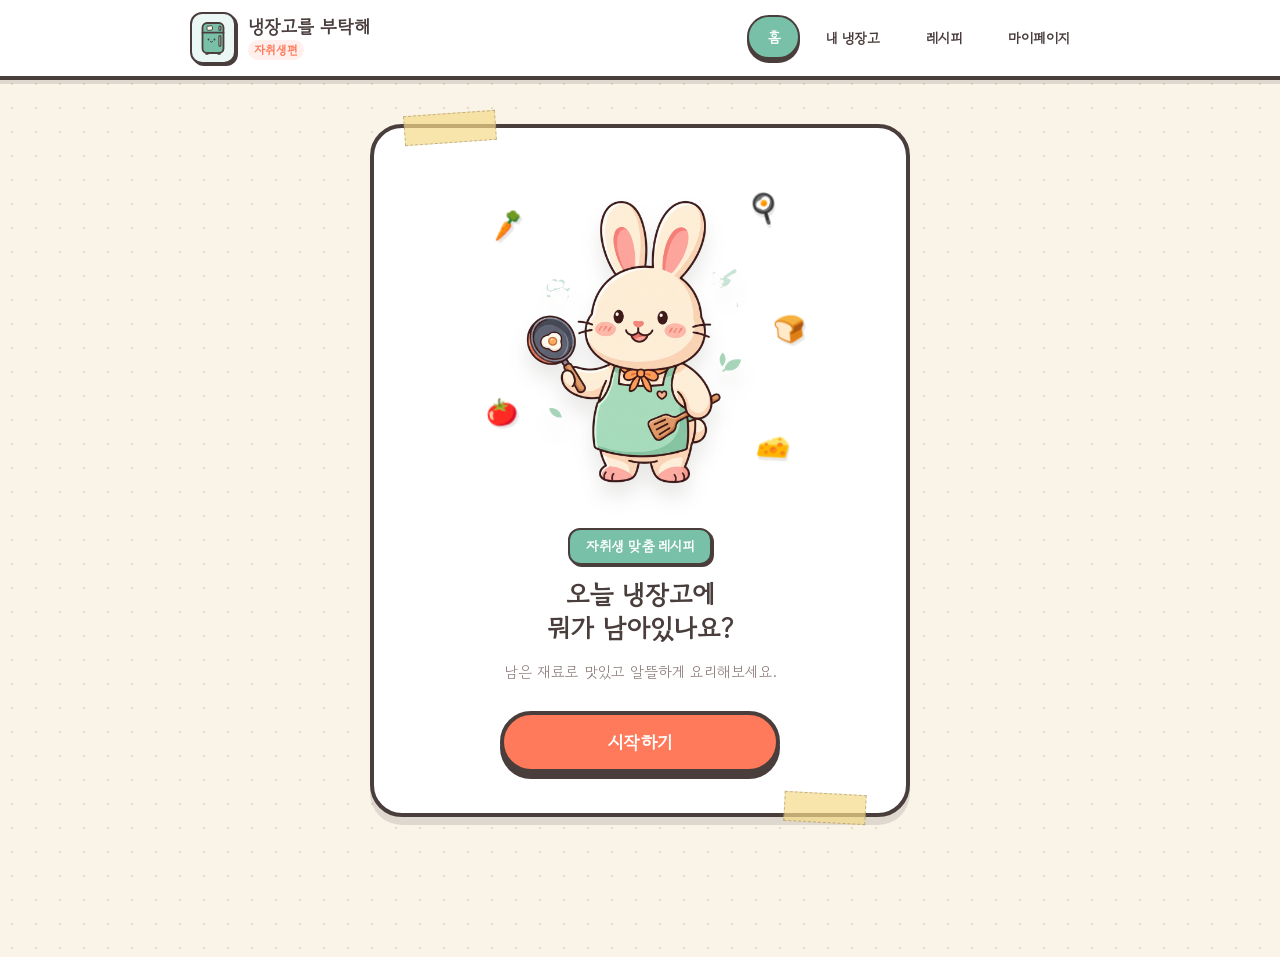
==== index.html @ ba9ee8b0 "Design: 취향 모달의 요리 종류 섹션 하단 여백 추가 및 정적 구조화로 정렬 밀림 해결" ====
<!DOCTYPE html>
<html lang="ko">

<head>
  <meta charset="UTF-8">
  <meta name="viewport" content="width=device-width, initial-scale=1.0">
  <title>냉장고를 부탁해 : 자취생편 | 쉽고 귀여운 오늘 한 끼 레시피</title>
  <meta name="description" content="냉장고에 남은 음식 재료들을 선택해 아기자기한 감성으로 나만의 맞춤형 요리를 추천받으세요! 자취생 최적화 레시피 서비스.">
  <meta name="keywords" content="냉장고를 부탁해, 자취생 요리, 남은 재료 요리, 혼밥, 간편 레시피">
  <!-- Google Fonts: Gaegu (cute handwriting) and Gowun Dodum (neat rounded font) -->
  <link rel="preconnect" href="https://fonts.googleapis.com">
  <link rel="preconnect" href="https://fonts.gstatic.com" crossorigin>
  <link href="https://fonts.googleapis.com/css2?family=Gaegu:wght@400;700&family=Gowun+Dodum&display=swap"
    rel="stylesheet">
  <link rel="stylesheet" href="style.css">
</head>

<body>

  <header class="header">
    <div class="header-inner">
      <div class="logo" id="btn-logo" data-nav="home">
        <span class="logo-emoji">
          <svg class="fridge-icon" viewBox="0 0 100 120" width="30" height="36" style="display: block;">
            <!-- Fridge Body -->
            <rect x="15" y="10" width="70" height="100" rx="15" ry="15" fill="#78C0A8" stroke="#4A3E3D" stroke-width="6" />
            <!-- Freezer / Refrigerator Separator -->
            <line x1="15" y1="42" x2="85" y2="42" stroke="#4A3E3D" stroke-width="6" stroke-linecap="round" />
            <!-- Handles -->
            <rect x="70" y="20" width="6" height="15" rx="3" ry="3" fill="#FAF4E8" stroke="#4A3E3D" stroke-width="4" />
            <rect x="70" y="52" width="6" height="35" rx="3" ry="3" fill="#FAF4E8" stroke="#4A3E3D" stroke-width="4" />
            <!-- Cute Sticky Note on Freezer Door -->
            <rect x="30" y="20" width="18" height="14" rx="2" ry="2" fill="#FFFDE7" stroke="#4A3E3D" stroke-width="3" transform="rotate(-6 39 27)" />
            <!-- Cute smiley face on fridge door -->
            <circle cx="35" cy="65" r="3" fill="#4A3E3D" />
            <circle cx="55" cy="65" r="3" fill="#4A3E3D" />
            <path d="M41,72 Q45,76 49,72" stroke="#4A3E3D" stroke-width="3" stroke-linecap="round" fill="none" />
            <!-- Fridge Legs -->
            <rect x="25" y="108" width="10" height="8" rx="2" ry="2" fill="#4A3E3D" />
            <rect x="65" y="108" width="10" height="8" rx="2" ry="2" fill="#4A3E3D" />
          </svg>
        </span>
        <div class="logo-title">
          <span class="logo-main">냉장고를 부탁해</span>
          <span class="logo-sub">자취생편</span>
        </div>
      </div>
      <nav class="nav">
        <button class="nav-btn active" id="nav-home" data-nav="home">홈</button>
        <button class="nav-btn" id="nav-fridge" data-nav="fridge">내 냉장고</button>
        <button class="nav-btn" id="nav-recipes" data-nav="recipes">레시피</button>
        <button class="nav-btn" id="nav-mypage" data-nav="mypage">마이페이지</button>
      </nav>
      <button class="hamburger" id="hamburger" aria-label="메뉴 열기">🌳</button>
    </div>
  </header>


  <main id="app"></main>

  <div id="toast" class="toast"></div>

  <!-- ❤️ 취향 및 상황 선택 모달 UI (기본 숨김 상태) -->
  <div id="taste-modal" class="custom-modal-overlay">
    <div class="custom-modal-content taste-modal-content">
      <h3 class="modal-title" style="font-size: 22px; margin-bottom: 8px;">취향 및 상황 선택</h3>
      <p class="modal-subtitle" style="font-size: 13px; color: var(--color-gray); margin-bottom: 24px; word-break: keep-all;">
        추천을 더 정확하게 하기 위해 원하는 옵션을 선택해주세요.<br/>(선택 사항)
      </p>

      <div class="taste-section">
        <h4 class="taste-section-title">취향</h4>
        <div class="chip-container">
          <button class="chip-btn">🌶️ 매운 음식</button>
          <button class="chip-btn">🥗 다이어트</button>
          <button class="chip-btn">🍖 고단백</button>
          <button class="chip-btn">🍜 국물요리</button>
          <button class="chip-btn">🍚 밥요리</button>
          <button class="chip-btn">🍝 면요리</button>
          <button class="chip-btn">🍰 간식</button>
          <button class="chip-btn">⚡ 간단한 요리</button>
          <button class="chip-btn">🥘 한식</button>
          <button class="chip-btn">🍕 양식</button>
        </div>
      </div>
      
      <div class="taste-section" style="margin-top: 20px; margin-bottom: 25px;">
        <h4 class="taste-section-title">상황</h4>
        <div class="chip-container">
          <button class="chip-btn">⏰ 10분 안에</button>
          <button class="chip-btn">🏠 혼밥</button>
          <button class="chip-btn">🥶 냉장고 털이</button>
          <button class="chip-btn">🍺 술안주</button>
          <button class="chip-btn">👥 손님용</button>
          <button class="chip-btn">🍱 도시락</button>
        </div>
      </div>

      <div class="taste-section" data-cuisine-filter="true" style="margin-top: 20px; margin-bottom: 30px;">
        <h4 class="taste-section-title">요리 종류</h4>
        <div class="chip-container">
          <button type="button" class="chip-btn" data-cuisine="한식">한식</button>
          <button type="button" class="chip-btn" data-cuisine="양식">양식</button>
          <button type="button" class="chip-btn" data-cuisine="일식">일식</button>
          <button type="button" class="chip-btn" data-cuisine="중식">중식</button>
        </div>
      </div>
      
      <div class="modal-actions" style="display: flex; gap: 12px; justify-content: center; width: 100%;">
        <button class="btn btn-outline btn-taste-close" style="flex: 1; padding: 10px; font-size: 14px;">건너뛰기</button>
        <button class="btn btn-primary btn-taste-suggest" style="flex: 1; padding: 10px; font-size: 14px;">추천받기</button>
      </div>
    </div>
  </div>

  <!-- 🛒 장바구니 리스트 모달 UI -->
  <div id="shopping-modal" class="custom-modal-overlay">
    <div class="custom-modal-content" style="max-width: 450px; width: 90%; padding: 30px; border: var(--border-thick); border-radius: var(--br-lg); box-shadow: 0 8px 0 var(--color-charcoal); position: relative;">

      <!-- 씩씩하게 장보는 뽀짝 토끼 배치 -->
      <div class="shopping-modal-bunny-wrap">
        <img src="shop.png" class="shopping-modal-bunny" alt="장보기 토끼" />
      </div>

      <button class="modal-close" id="btn-shopping-modal-close" style="position: absolute; right: 20px; top: 15px; background: none; border: none; font-size: 20px; font-weight: bold; cursor: pointer; color: var(--color-charcoal);">✖</button>
      <h3 class="modal-title" style="font-size: 22px; margin-bottom: 8px;">장보기 리스트</h3>
      <p class="modal-subtitle" style="font-size: 13px; color: var(--color-gray); margin-bottom: 20px;">부족해서 담아둔 재료의 체크리스트입니다.</p>
      
      <ul class="shopping-checklist">
        <!-- 동적으로 부족한 식재료 체크리스트가 주입될 공간입니다. -->
        <li class="shopping-item-empty" style="text-align:center; padding: 25px 0; color: var(--color-gray); font-family: var(--font-hand); font-size: 17px; list-style: none;">
          장바구니가 비어 있습니다 🛒
        </li>
      </ul>
      
      <div class="modal-actions" style="margin-top: 25px; display: flex; justify-content: center; width: 100%;">
        <button class="btn btn-primary" id="btn-shopping-modal-done" style="width: 100%; padding: 10px; font-size: 14px;">장보기 완료</button>
      </div>
    </div>
  </div>

  <script type="module" src="./js/app.js"></script>
</body>

</html>
---- style.css ----
:root {
  --color-mint: #78C0A8;
  --color-mint-light: #EBF7F4;
  --color-mint-deep: #4A8E77;
  --color-cream: #FAF4E8;
  --color-cream-light: #FFFDF9;
  --color-cream-dark: #E6DCBF;
  --color-orange: #FF7A5A;
  --color-orange-light: #FFF0ED;
  --color-orange-deep: #D45437;
  --color-white: #FFFFFF;
  --color-charcoal: #4A3E3D;
  --color-gray: #8F807D;
  --color-gray-light: #F0EAE1;
  --color-shadow: rgba(74, 62, 61, 0.15);
  --color-alert-bg: #FFE5E5;
  --color-alert-text: #C0392B;

  --font-main: 'Gowun Dodum', -apple-system, BlinkMacSystemFont, 'Malgun Gothic', sans-serif;
  --font-hand: 'Gaegu', cursive, 'Nanum Pen Script', sans-serif;

  --br-lg: 32px;
  --br-md: 20px;
  --br-sm: 12px;

  --border-thick: 4px solid var(--color-charcoal);
  --border-thin: 2px solid var(--color-charcoal);
}

/* Base resets & styles in Animal Crossing feel */
* {
  box-sizing: border-box;
  margin: 0;
  padding: 0;
  -webkit-tap-highlight-color: transparent;
}

body {
  font-family: var(--font-main);
  background-color: var(--color-cream);
  background-image: radial-gradient(var(--color-cream-dark) 1.5px, transparent 1.5px);
  background-size: 24px 24px;
  color: var(--color-charcoal);
  min-height: 100vh;
  display: flex;
  flex-direction: column;
  line-height: 1.5;
  overflow-x: hidden;
}

button {
  font-family: var(--font-main);
  cursor: pointer;
  border: none;
  background: none;
  outline: none;
}

input {
  font-family: var(--font-main);
  color: var(--color-charcoal);
}

/* Typography styles */
h1,
h2,
h3,
h4 {
  font-weight: 800;
}

/* App Header - Cute Signpost Style */
.header {
  position: sticky;
  top: 0;
  z-index: 100;
  background-color: var(--color-white);
  border-bottom: var(--border-thick);
  padding: 12px 24px;
  box-shadow: 0 4px 0 var(--color-shadow);
}

.header-inner {
  max-width: 900px;
  margin: 0 auto;
  display: flex;
  align-items: center;
  justify-content: space-between;
  column-gap: clamp(80px, 12vw, 180px);
}

.logo {
  display: flex;
  align-items: center;
  gap: 12px;
  cursor: pointer;
  transition: transform 0.2s ease;
}

.logo:hover {
  transform: scale(1.05) rotate(-1deg);
}

.logo-emoji {
  font-size: 32px;
  background: var(--color-mint-light);
  padding: 6px;
  border-radius: var(--br-sm);
  border: var(--border-thin);
  box-shadow: 2px 2px 0 var(--color-charcoal);
  display: flex;
  align-items: center;
  justify-content: center;
}

.logo-title {
  display: flex;
  flex-direction: column;
}

.logo-main {
  font-size: 18px;
  font-weight: 800;
  color: var(--color-charcoal);
  line-height: 1.2;
}

.logo-sub {
  font-size: 12px;
  font-weight: 800;
  color: var(--color-orange);
  background: var(--color-orange-light);
  padding: 1px 6px;
  border-radius: 99px;
  width: fit-content;
  margin-top: 2px;
}

.nav {
  display: flex;
  gap: 6px;
  margin: 0;
}

.nav-btn {
  padding: 10px 18px;
  border-radius: 99px;
  font-weight: 800;
  font-size: 14px;
  color: var(--color-charcoal);
  border: 2px solid transparent;
  transition: all 0.2s cubic-bezier(0.175, 0.885, 0.32, 1.275);
}

.nav-btn:hover {
  background-color: var(--color-mint-light);
  border-color: var(--color-mint);
}

.nav-btn.active {
  background-color: var(--color-mint);
  color: var(--color-white);
  border: var(--border-thin);
  box-shadow: 0 4px 0 var(--color-charcoal);
  transform: translateY(-1px);
}

.hamburger {
  display: none;
  font-size: 24px;
  background: var(--color-gray-light);
  border: var(--border-thin);
  border-radius: var(--br-sm);
  padding: 4px 8px;
  box-shadow: 2px 2px 0 var(--color-charcoal);
}

/* Layout container */
#app {
  max-width: 900px;
  width: 100%;
  margin: 0 auto;
  padding: 24px 16px 120px;
  flex: 1;
}

.page {
  /* 기본 애니메이션은 제거하여 부분 렌더링 시 눈 피로 유발 방지 */
}

.page.route-change-active {
  animation: softFadeIn 0.22s ease-out forwards;
}

@keyframes softFadeIn {
  from {
    opacity: 0.65;
  }
  to {
    opacity: 1;
  }
}

/* Custom Buttons - Toy/Game Button Style */
.btn {
  display: inline-flex;
  align-items: center;
  justify-content: center;
  gap: 8px;
  padding: 14px 28px;
  white-space: nowrap;
  border-radius: 99px;
  font-weight: 800;
  font-size: 16px;
  color: var(--color-charcoal);
  border: var(--border-thick);
  box-shadow: 0 6px 0 var(--color-charcoal);
  transition: all 0.15s cubic-bezier(0.175, 0.885, 0.32, 1.275);
  user-select: none;
}

.btn-sm {
  padding: 8px 16px !important;
  font-size: 13px !important;
  font-weight: 800 !important;
  box-shadow: 0 4px 0 var(--color-charcoal) !important;
  border: var(--border-thick) !important;
}

.btn-sm:hover {
  /* 모션 제거 */
}

.btn-sm:active {
  transform: translateY(2px) !important;
  box-shadow: 0 2px 0 var(--color-charcoal) !important;
}

.btn-primary {
  background-color: var(--color-orange);
  color: var(--color-white);
}

.btn-primary:hover {
  background-color: #ff9075;
}

.btn-primary:active {
  transform: translateY(3px);
  box-shadow: 0 3px 0 var(--color-charcoal);
}

.btn-secondary {
  background-color: var(--color-mint);
  color: var(--color-white);
}

.btn-secondary:hover {
  background-color: #8cd6bf;
}

.btn-secondary:active {
  transform: translateY(3px);
  box-shadow: 0 3px 0 var(--color-charcoal);
}

.btn-outline {
  background-color: var(--color-white);
}

.btn-outline:hover {
  background-color: var(--color-gray-light);
}

.btn-outline:active {
  transform: translateY(3px);
  box-shadow: 0 3px 0 var(--color-charcoal);
}

.btn:disabled {
  opacity: 0.5;
  cursor: not-allowed;
  transform: none !important;
  box-shadow: 0 4px 0 var(--color-charcoal) !important;
}

/* ==================== 1. HOME PAGE ==================== */
.home-container {
  display: flex;
  flex-direction: column;
  align-items: center;
  text-align: center;
  padding: 20px 0;
}

.home-card {
  background-color: var(--color-white);
  border: var(--border-thick);
  border-radius: var(--br-lg);
  padding: 40px 30px;
  box-shadow: 0 8px 0 var(--color-shadow);
  max-width: 540px;
  width: 100%;
  display: flex;
  flex-direction: column;
  align-items: center;
  position: relative;
}

/* Cute masking tapes on Home Card */
.home-card::before {
  content: '';
  position: absolute;
  top: -15px;
  left: 30px;
  width: 90px;
  height: 28px;
  background-color: rgba(246, 219, 137, 0.7);
  transform: rotate(-4deg);
  border: 1px dashed rgba(74, 62, 61, 0.3);
}

.home-card::after {
  content: '';
  position: absolute;
  bottom: -10px;
  right: 40px;
  width: 80px;
  height: 28px;
  background-color: rgba(246, 219, 137, 0.7);
  transform: rotate(3deg);
  border: 1px dashed rgba(74, 62, 61, 0.3);
}

.home-hero-wrap {
  width: 100%;
  max-width: 260px;
  margin-bottom: 12px;
  overflow: visible;
  aspect-ratio: auto;
  display: flex;
  align-items: center;
  justify-content: center;
  position: relative;
  animation: bunnyFloat 3s ease-in-out infinite;
}

.home-hero-img {
  width: 100%;
  height: auto;
  object-fit: contain;
  filter: drop-shadow(0 14px 10px rgba(74, 62, 61, 0.12));
  cursor: pointer;
}

@keyframes bunnyFloat {
  0% {
    transform: translateY(0px);
  }
  50% {
    transform: translateY(-10px);
  }
  100% {
    transform: translateY(0px);
  }
}

/* 홈 화면 캐릭터 주변 음식재료 데코 이모지 */
.home-deco-item {
  position: absolute;
  font-size: 26px;
  user-select: none;
  pointer-events: none;
  filter: drop-shadow(2px 3px 0 rgba(74, 62, 61, 0.12));
  z-index: 3;
}

.deco-carrot {
  top: 10%;
  left: -20px;
  transform: rotate(-15deg);
  animation: decoFloat1 4.5s ease-in-out infinite;
}

.deco-egg {
  top: 5%;
  right: -10px;
  transform: rotate(20deg);
  animation: decoFloat2 3.8s ease-in-out infinite;
}

.deco-tomato {
  bottom: 25%;
  left: -25px;
  transform: rotate(-10deg);
  animation: decoFloat2 4.8s ease-in-out infinite;
}

.deco-cheese {
  bottom: 15%;
  right: -20px;
  transform: rotate(15deg);
  animation: decoFloat1 4.2s ease-in-out infinite;
}

.deco-bread {
  top: 40%;
  right: -35px;
  transform: rotate(-5deg);
  animation: decoFloat2 4.6s ease-in-out infinite;
}

/* 뽀짝하게 위아래로 서서히 엇갈려 둥실대는 모션 키프레임들 */
@keyframes decoFloat1 {
  0% {
    transform: translateY(0px) rotate(-15deg);
  }
  50% {
    transform: translateY(-6px) rotate(-10deg) scale(1.06);
  }
  100% {
    transform: translateY(0px) rotate(-15deg);
  }
}

@keyframes decoFloat2 {
  0% {
    transform: translateY(0px) rotate(15deg);
  }
  50% {
    transform: translateY(-8px) rotate(20deg) scale(1.08);
  }
  100% {
    transform: translateY(0px) rotate(15deg);
  }
}

.home-title-badge {
  background-color: var(--color-mint);
  color: var(--color-white);
  font-weight: 800;
  padding: 6px 16px;
  border-radius: var(--br-sm);
  border: var(--border-thin);
  box-shadow: 2px 2px 0 var(--color-charcoal);
  font-size: 14px;
  margin-bottom: 12px;
  display: inline-block;
}

.home-main-title {
  font-size: 26px;
  font-weight: 800;
  line-height: 1.3;
  margin-bottom: 16px;
  color: var(--color-charcoal);
  font-family: var(--font-main);
}

.home-desc {
  font-size: 15px;
  color: var(--color-gray);
  margin-bottom: 28px;
  word-break: keep-all;
}

.home-cta-btn {
  width: 100%;
  max-width: 280px;
  font-size: 18px;
}

/* ==================== 2. MY FRIDGE PAGE ==================== */
.fridge-header {
  text-align: center;
  margin-bottom: 12px;
}

.fridge-title {
  font-size: 20px;
  color: var(--color-charcoal);
  display: flex;
  align-items: center;
  justify-content: center;
  gap: 8px;
}

.fridge-subtitle {
  font-size: 12px;
  color: var(--color-gray);
  margin-top: 2px;
}

/* 3D Compact Refrigerator Layout */
.interactive-fridge-container {
  width: 100%;
  display: flex;
  justify-content: center;
  align-items: center;
  padding: 4px 0;
}

.interactive-fridge {
  position: relative;
  width: 100%;
  max-width: 355px;
  height: 520px;
  perspective: 1500px;
  margin-bottom: 12px;
}

.fridge-cabinet {
  position: relative;
  width: 100%;
  height: 100%;
  background-color: var(--color-mint);
  border: var(--border-thick);
  border-radius: var(--br-lg);
  box-shadow: 0 8px 0 var(--color-shadow);
  display: flex;
  flex-direction: column;
}

/* Cabinet Top Freezer Door */
.freezer-section {
  position: relative;
  height: 110px;
  background-color: var(--color-mint);
  border-bottom: var(--border-thick);
  border-top-left-radius: 24px;
  border-top-right-radius: 24px;
  display: flex;
  align-items: center;
  justify-content: center;
  padding: 10px;
  z-index: 8;
}

.freezer-door {
  width: 96%;
  height: 90%;
  background-color: #8ed6bf;
  border-radius: var(--br-md);
  border: var(--border-thin);
  display: flex;
  flex-direction: column;
  justify-content: center;
  align-items: center;
  padding: 6px;
  box-shadow: inset 0 -3px 0 rgba(0, 0, 0, 0.1), 0 2px 0 rgba(255, 255, 255, 0.15);
}

.freezer-brand {
  font-size: 11px;
  font-weight: 800;
  color: var(--color-mint-deep);
  letter-spacing: 1.5px;
  margin-bottom: 4px;
}

/* Magnet search pad on freezer door */
.search-magnet-note {
  background: var(--color-white);
  border: var(--border-thin);
  box-shadow: 2px 2px 0 var(--color-charcoal);
  padding: 4px 8px;
  transform: rotate(-1.5deg);
  position: relative;
  display: flex;
  align-items: center;
  width: 100%;
  max-width: 200px;
}

.search-magnet-note .magnet-pin {
  position: absolute;
  top: -10px;
  left: 50%;
  transform: translateX(-50%);
  font-size: 13px;
}

.search-magnet-note input {
  border: none;
  background: transparent;
  outline: none;
  font-size: 11px;
  width: 100%;
  font-weight: 800;
  text-align: center;
  font-family: var(--font-main);
  padding: 2px 0;
}

/* Refrigerator Interior Compartment */
.fridge-main-section {
  position: relative;
  flex: 1;
  background-color: #E2F5EE;
  /* Lit interior green */
  border-bottom-left-radius: 24px;
  border-bottom-right-radius: 24px;
  box-shadow: inset 0 0 24px rgba(74, 98, 89, 0.2);
  overflow: visible;
  /* allows door swing */
  z-index: 5;
}

.fridge-cavity-interior {
  position: absolute;
  inset: 0;
  padding: 10px 12px 80px 12px;
  /* space for veggie drawer */
  display: flex;
  flex-direction: column;
  justify-content: space-between;
  z-index: 2;
}

.fridge-shelves-container {
  display: flex;
  flex-direction: column;
  gap: 10px;
  height: 100%;
}

.fridge-shelf-rack {
  flex: 1;
  display: flex;
  flex-direction: column;
  position: relative;
  border-bottom: 5px solid var(--color-cream-dark);
  /* Wood shelf edge */
  padding-bottom: 2px;
  justify-content: flex-end;
}

.fridge-shelf-rack::after {
  content: '';
  position: absolute;
  left: 0;
  right: 0;
  bottom: -6px;
  height: 1.5px;
  background-color: var(--color-charcoal);
}

.shelf-label {
  position: absolute;
  top: 0;
  left: 2px;
  font-size: 8px;
  font-weight: 800;
  background-color: var(--color-gray-light);
  color: var(--color-charcoal);
  padding: 1px 4px;
  border-radius: 3px;
  border: 1px solid var(--color-charcoal);
  opacity: 0.8;
}

.shelf-items {
  display: flex;
  gap: 4px;
  flex-wrap: wrap;
  align-items: flex-end;
  justify-content: center;
  padding: 1px 2px;
}

.shelf-empty {
  font-size: 9px;
  color: var(--color-gray);
  font-style: italic;
  margin-bottom: 2px;
  opacity: 0.5;
}

/* Vegetable Drawer at bottom */
.fridge-drawer-vegetable {
  position: absolute;
  left: 10px;
  right: 10px;
  bottom: 8px;
  height: 70px;
  background-color: #BDE4D2;
  border: var(--border-thin);
  border-radius: var(--br-sm);
  z-index: 3;
  box-shadow: inset 0 3px 4px rgba(0, 0, 0, 0.06), 0 2px 0 var(--color-charcoal);
  display: flex;
  flex-direction: column;
  justify-content: center;
  padding: 4px;
}

.drawer-handle {
  align-self: center;
  background-color: var(--color-white);
  padding: 1px 8px;
  border-radius: var(--br-sm);
  border: var(--border-thin);
  font-size: 9px;
  font-weight: 800;
  box-shadow: 1.5px 1.5px 0 var(--color-charcoal);
  margin-bottom: 2px;
  color: var(--color-mint-deep);
  line-height: 1;
}

.drawer-items {
  display: flex;
  gap: 4px;
  justify-content: center;
  flex-wrap: wrap;
}

/* Swing Refrigerator Door */
.fridge-swing-door {
  position: absolute;
  inset: 0;
  top: -2px;
  bottom: -2px;
  left: -2px;
  width: 100%;
  z-index: 10;
  transform-origin: left center;
  transform-style: preserve-3d;
  transition: transform 0.8s cubic-bezier(0.19, 1, 0.22, 1);
  pointer-events: auto;
}

.interactive-fridge.fridge-open .fridge-swing-door {
  transform: rotateY(-138deg);
}

/* Prevent double click issues when closed */
.interactive-fridge:not(.fridge-open) .fridge-cavity-interior,
.interactive-fridge:not(.fridge-open) .fridge-drawer-vegetable {
  pointer-events: none;
}

/* Bottom Door Front (Closed) */
.door-front {
  position: absolute;
  inset: 0;
  background-color: var(--color-mint);
  border: var(--border-thick);
  border-radius: var(--br-lg);
  border-top-left-radius: 4px;
  border-bottom-left-radius: 4px;
  backface-visibility: hidden;
  box-shadow: inset -5px 0 0 rgba(74, 98, 89, 0.15), 2px 0 0 rgba(255, 255, 255, 0.15);
  display: flex;
  flex-direction: column;
  justify-content: center;
  align-items: center;
  cursor: pointer;
  z-index: 12;
}

.door-front:hover {
  filter: brightness(1.02);
}

.door-front .fridge-handle {
  position: absolute;
  right: 14px;
  top: 35%;
  width: 12px;
  height: 72px;
  background: var(--color-cream-light);
  border: var(--border-thick);
  border-radius: var(--br-sm);
  box-shadow: 0 3px 0 rgba(0, 0, 0, 0.12);
}

.click-to-open-sticker {
  background-color: var(--color-orange);
  color: var(--color-white);
  border: var(--border-thin);
  border-radius: var(--br-sm);
  padding: 6px 12px;
  font-weight: 800;
  font-size: 12px;
  box-shadow: 2px 2px 0 var(--color-charcoal);
  animation: fridgeBounceSticker 1.4s ease-in-out infinite alternate;
}

@keyframes fridgeBounceSticker {
  0% {
    transform: translateY(0) rotate(-1.5deg) scale(1);
  }

  100% {
    transform: translateY(-5px) rotate(1.5deg) scale(1.02);
  }
}

.fridge-postits {
  position: absolute;
  left: 14px;
  top: 25px;
  display: flex;
  flex-direction: column;
  gap: 8px;
}

.postit {
  padding: 4px 8px;
  font-family: var(--font-hand);
  font-size: 13px;
  border: 1px dashed rgba(74, 62, 61, 0.22);
  box-shadow: 1.5px 1.5px 0 var(--color-shadow);
  color: var(--color-charcoal);
}

.postit.p1 {
  background-color: #FFFDE7;
  transform: rotate(-3deg);
}

.postit.p2 {
  background-color: #E8F5E9;
  transform: rotate(2deg);
}

/* Door Back interface (Visible when opened) */
.door-back {
  position: absolute;
  inset: 0;
  background-color: #8ed6bf;
  /* mint inner shade */
  border: var(--border-thick);
  border-radius: var(--br-lg);
  border-top-left-radius: 4px;
  border-bottom-left-radius: 4px;
  transform: rotateY(180deg);
  backface-visibility: hidden;
  box-shadow: inset 5px 0 0 rgba(0, 0, 0, 0.08);
  padding: 12px 8px;
  display: flex;
  flex-direction: column;
  gap: 6px;
  z-index: 11;
  cursor: pointer;
  /* Click door to close */
}

.door-pocket-title {
  font-size: 10px;
  font-weight: 800;
  color: var(--color-mint-deep);
  border-bottom: 2px dashed var(--color-mint-deep);
  padding-bottom: 2px;
  margin-bottom: 2px;
  text-align: center;
}

.door-pockets-wrapper {
  display: flex;
  flex-direction: column;
  gap: 6px;
}

.door-pocket {
  background-color: var(--color-cream-light);
  border: var(--border-thin);
  border-radius: var(--br-sm);
  padding: 8px 12px;
  font-size: 12px;
  font-weight: 800;
  display: flex;
  align-items: center;
  gap: 4px;
  cursor: pointer;
  box-shadow: 1.5px 1.5px 0 var(--color-charcoal);
  transition: all 0.12s ease;
  color: var(--color-charcoal);
}

.door-pocket:hover {
  transform: translateX(3px) scale(1.01);
  background-color: var(--color-white);
}

.door-pocket.active {
  background-color: var(--color-orange-light);
  border-color: var(--color-orange);
  box-shadow: 1.5px 1.5px 0 var(--color-orange-deep);
}

/* Compact sticker components inside fridge shelves - FIXED ABSOLUTE CHECKMARK POSITIONING */
.interactive-fridge .ingredient-sticker {
  position: relative;
  /* Context for absolute target chk */
  padding: 5px 8px;
  border-radius: var(--br-sm);
  background-color: var(--color-white);
  box-shadow: 2px 2px 0 var(--color-charcoal);
  border: 1.5px solid var(--color-charcoal);
  display: inline-flex;
  align-items: center;
  justify-content: center;
  gap: 3px;
  cursor: pointer;
  transform: rotate(var(--tilt, 0deg));
  transition: all 0.15s cubic-bezier(0.175, 0.885, 0.32, 1.25);
  margin-bottom: 2px;
}

.interactive-fridge .ingredient-sticker:hover {
  transform: scale(1.08) rotate(0deg);
  background-color: var(--color-white);
  z-index: 10;
}

.interactive-fridge .ingredient-sticker.selected {
  background-color: #E8F8F2;
  /* Soft mint green chosen background */
  border-color: var(--color-mint);
  box-shadow: 2px 2px 0 var(--color-mint-deep);
}

.interactive-fridge .sticker-emoji {
  font-size: 15px;
  /* compact */
  margin-bottom: 0px;
  display: inline;
}

.interactive-fridge .sticker-name {
  font-size: 11px;
  /* smaller readable font */
  font-weight: 800;
  display: inline;
}

/* FIXED Checkbox overlays at top right */
.interactive-fridge .sticker-chk {
  position: absolute !important;
  top: -6px !important;
  right: -6px !important;
  width: 14px !important;
  height: 14px !important;
  background-color: var(--color-orange) !important;
  color: var(--color-white) !important;
  border: 1.5px solid var(--color-charcoal) !important;
  border-radius: 50% !important;
  display: flex !important;
  align-items: center !important;
  justify-content: center !important;
  font-size: 8px !important;
  font-weight: 800 !important;
  box-shadow: 1px 1px 0 var(--color-charcoal) !important;
  transform: scale(0) !important;
  opacity: 0 !important;
  transition: all 0.2s cubic-bezier(0.175, 0.885, 0.32, 1.25) !important;
}

.interactive-fridge .ingredient-sticker.selected .sticker-chk {
  transform: scale(1) !important;
  opacity: 1 !important;
}

/* Compact bottom actions bar for My Fridge */
.fridge-bottom-actions {
  display: flex;
  flex-direction: column;
  align-items: center;
  gap: 12px;
  max-width: 355px;
  width: 100%;
  margin: 16px auto 0;
  padding: 4px;
}

.selected-status {
  font-size: 13px;
  font-weight: 800;
  color: var(--color-charcoal);
}

.selected-status span {
  color: var(--color-orange);
  font-size: 16px;
  margin: 0 2px;
}

.action-buttons {
  display: flex;
  gap: 8px;
}

/* Cute Refrigerator standing option legs */
.fridge-legs-container {
  display: flex;
  justify-content: space-between;
  padding: 0 40px;
  position: absolute;
  bottom: -6px;
  left: 0;
  right: 0;
  pointer-events: none;
  z-index: 1;
}

.fridge-leg-pin {
  width: 18px;
  height: 6px;
  background-color: var(--color-charcoal);
  border-bottom-left-radius: 4px;
  border-bottom-right-radius: 4px;
}

.search-no-results {
  text-align: center;
  padding: 12px;
  color: var(--color-gray);
  font-size: 10px;
  width: 100%;
}

/* ==================== 3. RECOMMENDED RECIPES ==================== */
.recipes-container {
  display: flex;
  flex-direction: column;
  align-items: center;
  width: 100%;
}

/* Carousel Section */
.carousel-wrapper {
  position: relative;
  width: 100%;
  max-width: 360px;
  margin: 30px auto;
  display: flex;
  align-items: center;
  justify-content: center;
}

/* Heavy Signpost navigation arrows */
.carousel-btn {
  position: absolute;
  top: 50%;
  transform: translateY(-50%);
  width: 52px;
  height: 52px;
  background-color: var(--color-white);
  border: var(--border-thick);
  border-radius: 50%;
  box-shadow: 0 4px 0 var(--color-charcoal);
  font-size: 22px;
  display: flex;
  align-items: center;
  justify-content: center;
  z-index: 5;
  transition: all 0.15s cubic-bezier(0.175, 0.885, 0.32, 1.275);
}

.carousel-btn:hover {
  background-color: var(--color-mint-light);
}

.carousel-btn:active {
  transform: translateY(-47%) scale(0.97);
  box-shadow: 0 2px 0 var(--color-charcoal);
}

.carousel-btn-prev {
  left: -26px;
}

.carousel-btn-next {
  right: -26px;
}

/* Sliding Cards Frame */
.carousel-track {
  width: 100%;
  overflow: hidden;
  border-radius: var(--br-lg);
  padding: 6px;
  /* give space for active shadows */
}

/* Recipe Card - Simple, Compact, Clean */
.recipe-card-box {
  width: 100%;
  background-color: var(--color-white);
  border: var(--border-thick);
  border-radius: var(--br-lg);
  box-shadow: 0 8px 0 var(--color-shadow);
  display: flex;
  flex-direction: column;
  position: relative;
  overflow: hidden;
  transition: transform 0.3s ease;
}

.recipe-card-header {
  height: 130px;
  background: linear-gradient(135deg, var(--color-mint) 0%, #C3ECDF 100%);
  display: flex;
  align-items: center;
  justify-content: center;
  font-size: 64px;
  position: relative;
  border-bottom: var(--border-thick);
}

/* Cute wavy separator element */
.recipe-card-header::after {
  content: '';
  position: absolute;
  bottom: 0;
  left: 0;
  right: 0;
  height: 8px;
  background-size: 16px 8px;
  background-repeat: repeat-x;
  background-image: radial-gradient(circle at 8px 0px, transparent 4px, var(--color-white) 4px);
}

.recipe-fav-toggle {
  position: absolute;
  top: 16px;
  right: 16px;
  width: 44px;
  height: 44px;
  border-radius: 50%;
  background-color: var(--color-white);
  border: var(--border-thin);
  box-shadow: 2px 2px 0 var(--color-charcoal);
  font-size: 20px;
  display: flex;
  align-items: center;
  justify-content: center;
  transition: transform 0.2s ease;
}

.recipe-fav-toggle:hover {
  opacity: 0.85;
}

.recipe-fav-toggle.active {
  background-color: #FFE5E5;
}

.recipe-card-body {
  padding: 16px;
  display: flex;
  flex-direction: column;
  gap: 10px;
}

.recipe-card-title {
  font-size: 18px;
  font-weight: 800;
  color: var(--color-charcoal);
}

.recipe-meta-tags {
  display: flex;
  gap: 6px;
  flex-wrap: wrap;
}

.recipe-meta-tag {
  background-color: var(--color-cream-light);
  border: var(--border-thin);
  border-radius: var(--br-sm);
  padding: 4px 10px;
  font-size: 12px;
  font-weight: 800;
}

.recipe-meta-tag.match-tag {
  background-color: var(--color-mint-light);
  color: var(--color-mint-deep);
  border-color: var(--color-mint);
}

/* Shopping Notepad Style for Missing Ingredients */
.recipe-missing-box {
  background-color: #FFFCEB;
  border: 2px dashed var(--color-orange);
  border-left: 6px solid var(--color-orange);
  border-radius: var(--br-sm);
  padding: 8px 12px;
  font-size: 13px;
  font-family: var(--font-hand);
  font-size: 14px;
}

.recipe-missing-title {
  font-weight: 800;
  margin-bottom: 2px;
  color: var(--color-orange-deep);
}

.recipe-missing-items {
  color: var(--color-charcoal);
}

.recipe-action {
  margin-top: 14px;
}

.recipe-detail-btn {
  width: 100%;
}

/* Carousel Indicators */
.carousel-dots {
  display: flex;
  gap: 8px;
  align-items: center;
  justify-content: center;
  margin-top: 14px;
}

.carousel-dot {
  width: 12px;
  height: 12px;
  background-color: var(--color-cream-dark);
  border-radius: 50%;
  border: 1px solid var(--color-charcoal);
  transition: all 0.2s ease;
}

.carousel-dot.active {
  width: 24px;
  border-radius: 6px;
  background-color: var(--color-orange);
}

/* ==================== 4. RECIPE DETAIL PAGE ==================== */
.detail-container {
  display: flex;
  flex-direction: column;
  gap: 20px;
}

.btn-back-wrap {
  align-self: flex-start;
}

/* Open Book Layout styling */
.notebook-book {
  background-color: var(--color-white);
  border: var(--border-thick);
  border-radius: var(--br-lg);
  box-shadow: 0 8px 0 var(--color-shadow);
  overflow: hidden;
  display: flex;
  flex-direction: column;
}

@media (min-width: 769px) {
  .notebook-book {
    flex-direction: row;
    min-height: 520px;
  }
}

/* Left page in Notebook */
.notebook-left-page {
  flex: 1;
  background-color: var(--color-mint-light);
  border-bottom: var(--border-thick);
  padding: 40px 24px;
  display: flex;
  flex-direction: column;
  align-items: center;
  text-align: center;
  position: relative;
}

@media (min-width: 769px) {
  .notebook-left-page {
    border-bottom: none;
    border-right: var(--border-thick);
  }

  /* Rings in the center spine of notebook */
  .notebook-left-page::after {
    content: '';
    position: absolute;
    top: 20px;
    bottom: 20px;
    right: -14px;
    width: 28px;
    background-image: radial-gradient(circle, var(--color-charcoal) 6px, transparent 7px);
    background-size: 28px 48px;
    z-index: 10;
  }
}

.notebook-sticker-frame {
  width: 140px;
  height: 140px;
  font-size: 80px;
  background: var(--color-white);
  border: var(--border-thick);
  border-radius: 50%;
  display: flex;
  align-items: center;
  justify-content: center;
  box-shadow: 0 6px 0 var(--color-charcoal);
  margin-bottom: 20px;
  transform: rotate(-3deg);
}

.notebook-recipe-title {
  font-size: 28px;
  font-weight: 800;
  line-height: 1.3;
  margin-bottom: 12px;
}

.notebook-detail-meta {
  display: flex;
  gap: 8px;
  margin-bottom: 20px;
}

.notebook-ai-reason {
  background-color: var(--color-white);
  border: var(--border-thin);
  border-radius: var(--br-md);
  padding: 16px;
  font-size: 14px;
  text-align: left;
  line-height: 1.6;
  position: relative;
  box-shadow: 3px 3px 0 var(--color-shadow);
  word-break: keep-all;
}

.notebook-ai-reason::before {
  content: '🌳 AI 셰프 한마디';
  display: block;
  font-weight: 800;
  color: var(--color-mint-deep);
  font-size: 12px;
  margin-bottom: 4px;
}

/* Right page in Notebook (Yellow Ruled Note) */
.notebook-right-page {
  flex: 1.2;
  padding: 30px 24px;
  background-color: var(--color-cream-light);
  display: flex;
  flex-direction: column;
  gap: 24px;
}

/* Notebook Ruled Paper Section */
.notebook-notepad {
  background-color: #FFFDF0;
  border: var(--border-thin);
  border-radius: var(--br-md);
  padding: 20px;
  box-shadow: 3px 3px 0 var(--color-cream-dark);
  background-image: repeating-linear-gradient(#FFFDF0 0px, #FFFDF0 29px, #ede2c9 30px);
  position: relative;
}

/* Tape sticker holding the notepad */
.notebook-notepad::before {
  content: '';
  position: absolute;
  top: -10px;
  left: 20px;
  width: 70px;
  height: 20px;
  background-color: rgba(255, 179, 71, 0.4);
  transform: rotate(-3deg);
  border: 1px dashed rgba(74, 62, 61, 0.2);
}

.notepad-title {
  font-family: var(--font-hand);
  font-size: 22px;
  font-weight: 800;
  margin-bottom: 12px;
  color: var(--color-orange-deep);
  border-bottom: 2px solid var(--color-orange);
  padding-bottom: 4px;
  line-height: 1;
}

.notepad-list {
  list-style: none;
  font-family: var(--font-main);
  font-size: 14px;
  padding-left: 4px;
}

.notepad-list li {
  line-height: 30px;
  /* match line height of notebook rules */
  border-bottom: none;
  display: flex;
  align-items: center;
  gap: 6px;
}

.notepad-list li::before {
  content: '☘️';
  font-size: 11px;
}

.notepad-steps {
  list-style: none;
  font-family: var(--font-main);
  font-size: 14px;
}

.notepad-steps li {
  padding-left: 28px;
  position: relative;
  line-height: 1.6;
  margin-bottom: 14px;
  word-break: keep-all;
}

.notepad-steps li::before {
  content: attr(data-step);
  position: absolute;
  left: 0;
  top: 2px;
  width: 18px;
  height: 18px;
  background-color: var(--color-mint);
  color: var(--color-white);
  border-radius: 50%;
  display: flex;
  align-items: center;
  justify-content: center;
  font-size: 11px;
  font-weight: 800;
  border: 1px solid var(--color-charcoal);
}

.detail-actions-tray {
  display: flex;
  gap: 12px;
  margin-top: 10px;
}

.detail-actions-tray button {
  flex: 1;
}

/* ==================== 5. COOKING PAGE ==================== */
.cooking-container {
  display: flex;
  flex-direction: column;
  align-items: center;
  justify-content: center;
  text-align: center;
  padding: 60px 0;
  max-width: 500px;
  margin: 0 auto;
}

.cooking-box {
  background-color: var(--color-white);
  border: var(--border-thick);
  border-radius: var(--br-lg);
  padding: 50px 30px;
  box-shadow: 0 8px 0 var(--color-shadow);
  width: 100%;
  display: flex;
  flex-direction: column;
  align-items: center;
}

/* Cooking pot and sizzle animation */
.cooking-animation-area {
  position: relative;
  width: 180px;
  height: 180px;
  margin-bottom: 30px;
  display: flex;
  align-items: center;
  justify-content: center;
}

.cooking-item-pan {
  font-size: 90px;
  animation: cookJiggle 0.8s ease-in-out infinite;
}

@keyframes cookJiggle {
  0%, 100% {
    transform: translateY(0) scaleY(1) rotate(0deg);
  }
  20% {
    transform: translateY(2px) scaleY(0.95) rotate(-2deg);
  }
  40% {
    transform: translateY(-8px) scaleY(1.06) rotate(4deg);
  }
  60% {
    transform: translateY(1px) scaleY(0.98) rotate(-1deg);
  }
  80% {
    transform: translateY(-3px) scaleY(1.02) rotate(2deg);
  }
}

/* Bubbling ingredients climbing up */
.cooking-bubble-particle {
  position: absolute;
  font-size: 28px;
  bottom: 80px;
  opacity: 0;
  animation: floatIngredientUp 2s cubic-bezier(0.25, 0.46, 0.45, 0.94) infinite;
}

@keyframes floatIngredientUp {
  0% {
    bottom: 50px;
    opacity: 0;
    transform: scale(0.5) translateX(0);
  }

  15% {
    opacity: 1;
  }

  80% {
    opacity: 0.8;
  }

  100% {
    bottom: 140px;
    opacity: 0;
    transform: scale(1.1) translateX(var(--x-offset, 20px));
  }
}

.cooking-title {
  font-size: 24px;
  font-weight: 800;
  margin-bottom: 12px;
}

.cooking-desc {
  font-size: 15px;
  color: var(--color-gray);
  margin-bottom: 32px;
}

/* Progress bar inside cooking screen */
.cooking-progress-bar {
  width: 100%;
  height: 16px;
  background-color: var(--color-gray-light);
  border: var(--border-thin);
  border-radius: 99px;
  overflow: hidden;
  position: relative;
}

.cooking-progress-fill {
  height: 100%;
  background-color: var(--color-mint);
  width: 0%;
  transition: width 0.1s linear;
}

/* ==================== 6. COMPLETED PAGE ==================== */
.completed-container {
  display: flex;
  flex-direction: column;
  align-items: center;
  text-align: center;
  padding: 40px 0;
  max-width: 500px;
  margin: 0 auto;
  position: relative;
}

.completed-card {
  background-color: var(--color-white);
  border: var(--border-thick);
  border-radius: var(--br-lg);
  padding: 40px 30px;
  box-shadow: 0 8px 0 var(--color-shadow);
  width: 100%;
  display: flex;
  flex-direction: column;
  align-items: center;
  position: relative;
  z-index: 10;
}

.completed-celebration-emoji {
  width: 160px;
  height: 160px;
  font-size: 100px;
  background: var(--color-orange-light);
  border: var(--border-thick);
  border-radius: 50%;
  display: flex;
  align-items: center;
  justify-content: center;
  box-shadow: 0 6px 0 var(--color-charcoal);
  margin-bottom: 24px;
  animation: celebrateBounce 0.8s ease infinite alternate;
}

@keyframes celebrateBounce {
  0% {
    transform: translateY(0) scale(1) rotate(0deg);
  }

  100% {
    transform: translateY(-10px) scale(1.05) rotate(5deg);
  }
}

.completed-title {
  font-size: 26px;
  font-weight: 800;
  color: var(--color-orange-deep);
  margin-bottom: 12px;
}

.completed-dish-name {
  font-size: 22px;
  font-weight: 850;
  margin-bottom: 20px;
  background-color: var(--color-gray-light);
  padding: 6px 20px;
  border-radius: var(--br-sm);
  border: var(--border-thin);
  display: inline-block;
}

.completed-ingredients-label {
  font-size: 13px;
  color: var(--color-gray);
  margin-bottom: 8px;
}

.completed-ingredients-list {
  display: flex;
  gap: 6px;
  flex-wrap: wrap;
  justify-content: center;
  margin-bottom: 30px;
}

.completed-ing-sticker {
  background: var(--color-cream-light);
  border: var(--border-thin);
  border-radius: var(--br-sm);
  padding: 4px 10px;
  font-size: 13px;
  font-weight: 800;
}

.completed-action-btn {
  width: 100%;
}

/* Floating Confetti particles */
.confetti-particle {
  position: absolute;
  width: 12px;
  height: 12px;
  border-radius: 2px;
  opacity: 0.8;
  z-index: 5;
  animation: confettiFall 3s linear infinite;
}

@keyframes confettiFall {
  0% {
    top: -20px;
    transform: translateX(0) rotate(0deg);
  }

  100% {
    top: 100%;
    transform: translateX(var(--fall-x, 80px)) rotate(360deg);
  }
}

/* ==================== 7. RATING PAGE ==================== */
.rating-container {
  display: flex;
  flex-direction: column;
  align-items: center;
  max-width: 520px;
  margin: 20px auto;
}

/* Animal Crossing Dialog Box */
.dialogue-section {
  display: flex;
  gap: 16px;
  margin-bottom: 30px;
  align-items: flex-end;
  width: 100%;
}

.mascot-avatar {
  font-size: 60px;
  background: var(--color-white);
  border: var(--border-thick);
  width: 80px;
  height: 80px;
  border-radius: 50%;
  display: flex;
  align-items: center;
  justify-content: center;
  box-shadow: 0 4px 0 var(--color-charcoal);
  flex-shrink: 0;
  transform: rotate(-4deg);
}

.speech-bubble {
  background-color: var(--color-white);
  border: var(--border-thick);
  border-radius: var(--br-lg);
  border-bottom-left-radius: 4px;
  padding: 20px 24px;
  position: relative;
  box-shadow: 0 6px 0 var(--color-shadow);
  flex-grow: 1;
}

.speech-bubble-text {
  font-family: var(--font-hand);
  font-size: 24px;
  font-weight: 800;
  line-height: 1.4;
  word-break: keep-all;
}

.speech-arrow {
  position: absolute;
  bottom: -4px;
  right: 18px;
  font-size: 16px;
  color: var(--color-orange);
  animation: arrowPulse 0.6s infinite alternate;
}

@keyframes arrowPulse {
  0% {
    transform: translateY(0);
  }

  100% {
    transform: translateY(3px);
  }
}

/* Feeling selection buttons column */
.rating-options {
  display: flex;
  flex-direction: column;
  gap: 14px;
  width: 100%;
  margin-bottom: 30px;
}

.rating-option-btn {
  background-color: var(--color-white);
  border: var(--border-thick);
  border-radius: var(--br-md);
  padding: 16px 20px;
  font-size: 17px;
  font-weight: 800;
  box-shadow: 0 5px 0 var(--color-charcoal);
  transition: all 0.2s cubic-bezier(0.175, 0.885, 0.32, 1.25);
  display: flex;
  align-items: center;
  justify-content: space-between;
}

.rating-option-btn:hover {
  background-color: var(--color-mint-light);
  transform: translateY(-3px);
  box-shadow: 0 8px 0 var(--color-charcoal);
}

.rating-option-btn:active {
  transform: translateY(3px);
  box-shadow: 0 2px 0 var(--color-charcoal);
}

.rating-option-btn.selected {
  background-color: var(--color-mint-light);
  border-color: var(--color-mint-deep);
  box-shadow: 0 4px 0 var(--color-mint-deep);
}

.rating-option-emoji {
  font-size: 24px;
}

/* Thank you panel matching feedback choice */
.feedback-thankyou-box {
  background-color: var(--color-mint-light);
  border: var(--border-thin);
  border-radius: var(--br-md);
  padding: 16px;
  text-align: center;
  box-shadow: 3px 3px 0 var(--color-shadow);
  width: 100%;
  margin-bottom: 30px;
  font-weight: 800;
  animation: pageSlideIn 0.3s ease forwards;
}

.rating-action-shelf {
  display: flex;
  gap: 12px;
  width: 100%;
}

.rating-action-shelf button {
  flex: 1;
}

/* Toast alert notification style */
.toast {
  position: fixed;
  bottom: 24px;
  left: 50%;
  transform: translateX(-50%) translateY(40px);
  background: var(--color-charcoal);
  color: var(--color-white);
  padding: 12px 24px;
  border-radius: 99px;
  font-size: 14px;
  font-weight: 800;
  opacity: 0;
  pointer-events: none;
  transition: all 0.3s cubic-bezier(0.175, 0.885, 0.32, 1.25);
  z-index: 1000;
  box-shadow: 0 4px 10px rgba(0, 0, 0, 0.2);
  border: var(--border-thin);
  white-space: nowrap;
}

.toast.show {
  opacity: 1;
  transform: translateX(-50%) translateY(0);
}

/* Footer Styling */
.footer {
  margin-top: auto;
  background-color: var(--color-white);
  border-top: var(--border-thick);
  padding: 24px 16px;
  text-align: center;
}

.footer-content {
  max-width: 600px;
  margin: 0 auto;
}

.footer-brand {
  font-size: 15px;
  font-weight: 800;
  margin-bottom: 4px;
}

.footer-desc {
  font-size: 12px;
  color: var(--color-gray);
  margin-bottom: 12px;
}

.footer-icons {
  display: flex;
  justify-content: center;
  gap: 16px;
  font-size: 20px;
  margin-bottom: 12px;
}

.footer-copyright {
  font-size: 11px;
  color: var(--color-gray);
}

/* Responsive configurations */
@media (max-width: 768px) {
  #app {
    padding-bottom: 140px;
    /* extra margin so sticky footer doesn't overlap contents */
  }

  .hamburger {
    display: block;
  }

  .header-inner {
    column-gap: 0;
  }

  .nav {
    display: none;
    /* hidden on mobile mobile menu triggers */
    position: absolute;
    top: 68px;
    right: 24px;
    background: var(--color-white);
    border: var(--border-thick);
    border-radius: var(--br-md);
    padding: 12px;
    flex-direction: column;
    gap: 6px;
    margin: 0;
    box-shadow: 0 6px 0 var(--color-shadow);
  }

  .nav.open {
    display: flex;
    animation: menuFadeIn 0.2s ease forwards;
  }

  @keyframes menuFadeIn {
    from {
      opacity: 0;
      transform: translateY(-5px);
    }

    to {
      opacity: 1;
      transform: translateY(0);
    }
  }

  .footer-bar-inner {
    flex-direction: column;
    align-items: stretch;
  }

  .selected-info {
    text-align: center;
  }
}
/* Dislike Button sticker style */
.recipe-dislike-btn {
  position: absolute;
  top: -16px;
  right: 6px;
  background-color: var(--color-orange-light);
  color: var(--color-orange-deep);
  border: var(--border-thick);
  border-radius: var(--br-sm);
  padding: 6px 12px;
  font-size: 11px;
  font-weight: 800;
  cursor: pointer;
  box-shadow: 2px 2px 0 var(--color-charcoal);
  z-index: 12;
  transition: all 0.12s cubic-bezier(0.175, 0.885, 0.32, 1.25);
  font-family: var(--font-main);
}

.recipe-dislike-btn:hover {
  transform: translateY(-2px) rotate(-1.5deg) scale(1.05);
  background-color: var(--color-white);
}

.recipe-dislike-btn:active {
  transform: translateY(1px) scale(0.98);
  box-shadow: 1px 1px 0 var(--color-charcoal);
}

/* Custom Modals */
.custom-modal-overlay {
  position: fixed;
  inset: 0;
  background-color: rgba(74, 62, 61, 0.45);
  backdrop-filter: blur(4px);
  z-index: 1000;
  display: flex;
  align-items: center;
  justify-content: center;
  opacity: 0;
  pointer-events: none;
  transition: opacity 0.25s ease;
}

.custom-modal-overlay.show {
  opacity: 1;
  pointer-events: auto;
}

.custom-modal-content {
  background-color: var(--color-white);
  border: var(--border-thick);
  border-radius: var(--br-lg);
  box-shadow: 0 10px 0 var(--color-shadow);
  width: 90%;
  max-width: 380px;
  padding: 24px;
  position: relative;
  transform: translateY(20px);
  transition: transform 0.25s cubic-bezier(0.175, 0.885, 0.32, 1.25);
}

.custom-modal-overlay.show .custom-modal-content {
  transform: translateY(0);
}

.modal-close {
  position: absolute;
  top: 14px;
  right: 14px;
  background: none;
  border: none;
  font-size: 18px;
  font-weight: 800;
  cursor: pointer;
  color: var(--color-gray);
  line-height: 1;
}

.modal-emoji {
  font-size: 40px;
  text-align: center;
  margin-bottom: 8px;
}

.modal-title {
  font-size: 20px;
  font-weight: 800;
  color: var(--color-charcoal);
  text-align: center;
  margin-bottom: 6px;
}

.modal-subtitle {
  font-size: 12px;
  color: var(--color-gray);
  text-align: center;
  margin-bottom: 16px;
  line-height: 1.4;
}

.modal-combos {
  display: flex;
  flex-direction: column;
  gap: 10px;
  max-height: 240px;
  overflow-y: auto;
  padding-right: 6px;
  margin-bottom: 16px;
}

.combo-item {
  background-color: var(--color-cream-light);
  border: var(--border-thin);
  border-radius: var(--br-sm);
  padding: 10px;
}

.combo-name {
  font-size: 13px;
  font-weight: 800;
  color: var(--color-orange-deep);
  margin-bottom: 2px;
}

.combo-desc {
  font-size: 11px;
  color: var(--color-charcoal);
  line-height: 1.4;
}

/* ==================== 8. YORI DOGAM (COOK BOOK) ==================== */
.book-container {
  max-width: 600px;
  margin: 0 auto;
  padding-bottom: 40px;
  animation: pageSlideIn 0.4s cubic-bezier(0.175, 0.885, 0.32, 1.15) forwards;
}

.book-progress-wrapper {
  background-color: var(--color-white);
  border: var(--border-thick);
  border-radius: var(--br-lg);
  padding: 16px;
  margin-bottom: 24px;
  box-shadow: 0 4px 0 var(--color-shadow);
}

.book-progress-text {
  display: flex;
  justify-content: space-between;
  font-size: 14px;
  font-weight: 800;
  color: var(--color-charcoal);
  margin-bottom: 8px;
}

.book-progress-text strong {
  color: var(--color-orange);
}

.book-progress-bar-bg {
  width: 100%;
  height: 16px;
  background-color: var(--color-cream-dark);
  border: var(--border-thin);
  border-radius: 99px;
  overflow: hidden;
}

.book-progress-bar-fill {
  height: 100%;
  background-color: var(--color-mint);
  border-radius: 99px;
  transition: width 0.6s ease;
}

.book-section-title {
  font-size: 16px;
  font-weight: 800;
  color: var(--color-charcoal);
  margin-bottom: 12px;
  border-left: 4px solid var(--color-orange);
  padding-left: 8px;
  text-align: left;
}

.book-favorites-section {
  margin-bottom: 24px;
}

.book-favorites-grid {
  display: flex;
  gap: 12px;
  overflow-x: auto;
  padding: 4px 4px 12px 4px;
}

.book-empty-text {
  font-size: 12px;
  color: var(--color-gray);
  background-color: var(--color-gray-light);
  border: 1.5px dashed var(--color-gray);
  border-radius: var(--br-sm);
  padding: 16px;
  text-align: center;
  width: 100%;
}

.book-grid {
  display: grid;
  grid-template-columns: repeat(3, 1fr);
  gap: 12px;
}

@media (max-width: 480px) {
  .book-grid {
    grid-template-columns: repeat(2, 1fr);
  }
}

.book-recipe-card {
  background-color: var(--color-white);
  border: var(--border-thick);
  border-radius: var(--br-md);
  padding: 16px 12px;
  display: flex;
  flex-direction: column;
  align-items: center;
  justify-content: center;
  text-align: center;
  position: relative;
  box-shadow: 0 4px 0 var(--color-shadow);
  transition: all 0.2s cubic-bezier(0.175, 0.885, 0.32, 1.25);
  min-height: 120px;
}

.book-recipe-card.discovered {
  cursor: pointer;
}

.book-recipe-card.discovered:hover {
  transform: translateY(-4px) scale(1.03);
  box-shadow: 0 8px 0 var(--color-shadow);
  background-color: #FFFDF9;
}

.book-recipe-card.undiscovered {
  filter: grayscale(1) opacity(0.55);
  background-color: #F0EDE9;
  border-style: dashed;
}

.book-card-emoji {
  font-size: 32px;
  margin-bottom: 6px;
}

.book-card-name {
  font-size: 13px;
  font-weight: 800;
  color: var(--color-charcoal);
  margin-bottom: 4px;
}

.book-card-count {
  font-size: 10px;
  font-weight: 800;
  background-color: var(--color-mint-light);
  color: var(--color-mint-deep);
  border-radius: 99px;
  padding: 2px 8px;
  border: 1px solid var(--color-mint);
  white-space: nowrap;
}

.book-card-hint {
  font-size: 10px;
  color: var(--color-gray);
  margin-top: 4px;
  font-weight: 800;
}

.book-badge {
  position: absolute;
  top: -8px;
  left: 8px;
  font-size: 8px;
  font-weight: 800;
  padding: 1px 6px;
  border-radius: 4px;
  border: 1px solid var(--color-charcoal);
  color: var(--color-white);
  box-shadow: 1px 1px 0 var(--color-charcoal);
}

.badge-normal {
  background-color: var(--color-mint);
}

.badge-alt {
  background-color: var(--color-orange);
}

.badge-locked {
  background-color: var(--color-gray);
}

/* ==================== 9. CONVENIENCE RECEIPT STYLES ==================== */
.receipt-paper {
  background-color: var(--color-white);
  border: 2px solid var(--color-charcoal);
  border-radius: var(--br-sm);
  box-shadow: 4px 4px 0 var(--color-shadow);
  max-width: 330px;
  width: 100%;
  margin: 0 auto;
  padding: 20px;
  font-family: 'Courier New', Courier, monospace; /* Monospace for realistic receipt! */
  color: #333;
}

.receipt-store-logo {
  font-size: 11px;
  font-weight: 800;
  text-align: center;
  color: var(--color-mint-deep);
  margin-bottom: 2px;
}

.receipt-title {
  font-size: 16px;
  font-weight: 800;
  text-align: center;
  letter-spacing: 1px;
  color: var(--color-charcoal);
  margin-bottom: 6px;
}

.receipt-date {
  font-size: 10px;
  text-align: center;
  color: var(--color-gray);
  margin-bottom: 8px;
}

.receipt-divider {
  text-align: center;
  font-size: 11px;
  color: var(--color-gray);
  letter-spacing: -1px;
  margin: 4px 0;
  user-select: none;
}

.receipt-table-header {
  display: flex;
  justify-content: space-between;
  font-size: 10px;
  font-weight: 800;
  color: var(--color-charcoal);
}

.receipt-row {
  display: flex;
  justify-content: space-between;
  font-size: 10px;
  margin: 4px 0;
}

.receipt-total-row {
  display: flex;
  justify-content: space-between;
  font-size: 12px;
  font-weight: 800;
  color: var(--color-orange-deep);
  padding: 4px 0;
}

.receipt-tips {
  margin-top: 14px;
  font-family: var(--font-main);
  background-color: var(--color-cream-light);
  border: var(--border-thin);
  border-radius: var(--br-sm);
  padding: 10px;
  text-align: left;
}

.tips-title {
  font-size: 11px;
  font-weight: 800;
  color: var(--color-charcoal);
  margin-bottom: 4px;
}

.tips-list {
  font-size: 10px;
  color: var(--color-charcoal);
  padding-left: 0;
  list-style: none;
  display: flex;
  flex-direction: column;
  gap: 4px;
}

.receipt-barcode-box {
  margin-top: 16px;
  display: flex;
  flex-direction: column;
  align-items: center;
}

.receipt-barcode {
  width: 140px;
  height: 32px;
  background: repeating-linear-gradient(
    90deg,
    #333,
    #333 2px,
    transparent 2px,
    transparent 5px,
    #333 5px,
    #333 8px,
    transparent 8px,
    transparent 10px
  );
}

.receipt-barcode-num {
  font-size: 8px;
  font-weight: 800;
  color: var(--color-gray);
  margin-top: 2px;
}

/* ==================== 10. TASTE MODAL & CHIP BUTTONS ==================== */
.taste-modal-content {
  max-width: 450px !important;
  width: 90% !important;
  background-color: var(--color-white);
  border: var(--border-thick);
  border-radius: var(--br-lg);
  padding: 30px;
  box-shadow: 0 8px 0 var(--color-charcoal);
  text-align: center;
}

.taste-section {
  text-align: left;
}

.taste-section-title {
  font-size: 15px;
  font-weight: 800;
  color: var(--color-charcoal);
  margin-bottom: 10px;
  border-bottom: 2px dashed var(--color-gray-light);
  padding-bottom: 4px;
}

.chip-container {
  display: flex;
  flex-wrap: wrap;
  gap: 8px;
}

.chip-btn {
  font-family: var(--font-main);
  font-size: 13px;
  font-weight: 800;
  background-color: var(--color-cream-light);
  color: var(--color-charcoal);
  border: var(--border-thin);
  border-radius: 99px;
  padding: 6px 14px;
  box-shadow: 0 3px 0 var(--color-charcoal);
  transition: all 0.1s ease;
  user-select: none;
}

.chip-btn:hover {
  background-color: var(--color-gray-light);
  transform: translateY(-1px);
  box-shadow: 0 4px 0 var(--color-charcoal);
}

.chip-btn.active {
  background-color: var(--color-mint);
  color: var(--color-white);
  border: var(--border-thin);
  box-shadow: 0 3px 0 var(--color-charcoal);
}

/* ==================== 11. GROCERY SHOPPING LIST PAGE ==================== */
.shopping-page-container {
  display: flex;
  flex-direction: column;
  align-items: center;
  width: 100%;
}

.shopping-card-box {
  background-color: var(--color-white);
  border: var(--border-thick);
  border-radius: var(--br-lg);
  padding: 35px 30px;
  box-shadow: 0 8px 0 var(--color-shadow);
  max-width: 500px;
  width: 100%;
  position: relative;
}

#shopping-modal .custom-modal-content {
  max-height: 85vh;
  display: flex;
  flex-direction: column;
  box-sizing: border-box;
}

.shopping-checklist {
  list-style: none;
  display: flex;
  flex-direction: column;
  gap: 12px;
  margin-top: 10px;
  overflow-y: auto;
  min-height: 0;
  flex: 1;
  padding: 4px; /* 체크박스 아이템의 우측 하단 그림자가 잘리지 않도록 미세 패딩 부여 */
}

.shopping-item {
  display: flex;
  align-items: center;
  gap: 12px;
  font-size: 18px;
  font-weight: 800;
  padding: 8px 12px;
  background-color: var(--color-mint-light);
  border: var(--border-thin);
  border-radius: var(--br-sm);
  color: var(--color-charcoal);
  box-shadow: 2px 2px 0 var(--color-charcoal);
}

.shopping-item .chk-box {
  font-size: 20px;
  font-weight: bold;
}

.shopping-item.checked {
  background-color: var(--color-gray-light);
  opacity: 0.65;
}

.shopping-item.checked .item-name {
  text-decoration: line-through;
  color: var(--color-gray);
}

/* 이스터에그 토끼 음식 폭죽 파티클 */
.bunny-burst-particle {
  position: absolute;
  font-size: 18px;
  pointer-events: none;
  user-select: none;
  z-index: 9999;
  filter: drop-shadow(1px 2px 0 rgba(74, 62, 61, 0.1));
  animation: burstExplode 1.1s cubic-bezier(0.1, 0.8, 0.3, 1) forwards;
}

@keyframes burstExplode {
  0% { transform: translate(0, 0) scale(0.1) rotate(0deg); opacity: 1; }
  15% { transform: translate(0, -5px) scale(0.5) rotate(0deg); opacity: 1; }
  85% { opacity: 1; }
  100% { transform: translate(var(--dx), var(--dy)) scale(0.9) rotate(var(--rot)); opacity: 0; }
}

/* 🛒 장바구니 모달 - 씩씩하게 매달려 흔들흔들 춤추는 토끼 */
.shopping-modal-bunny-wrap {
  position: absolute;
  top: -70px;
  right: 50px;
  width: 90px;
  height: 90px;
  z-index: 10;
  pointer-events: none;
}
.shopping-modal-bunny {
  width: 100%;
  height: auto;
  filter: drop-shadow(2px 4px 0 rgba(74, 62, 61, 0.12));
  animation: bunnyDangle 2.5s ease-in-out infinite;
}
@keyframes bunnyDangle {
  0%, 100% {
    transform: translateY(0) rotate(0deg);
  }
  50% {
    transform: translateY(-6px) rotate(4deg);
  }
}

/* 🥦 냉장고 화면 - 배고파서 꼬르륵하며 몸이 시무룩 찌부되는 토끼 */
.fridge-hungry-bunny-wrap {
  width: 140px; /* 모바일에서 더 큼직하게 확대 */
  margin: 25px auto 0;
  display: flex;
  flex-direction: column;
  align-items: center;
  position: relative;
  z-index: 10;
}
.fridge-hungry-bunny {
  width: 100%;
  height: auto;
  filter: drop-shadow(2px 4px 0 rgba(74, 62, 61, 0.12));
  animation: hungryDroop 3.2s ease-in-out infinite;
  cursor: pointer; /* 클릭 유도 포인터 */
}
@keyframes hungryDroop {
  0%, 100% {
    transform: translateY(0) scaleY(1);
  }
  50% {
    transform: translateY(5px) scaleY(0.94);
  }
}

/* 꼬르륵 말풍선 효과 - 클릭 시 띠용 팝업 트랜지션 (평상시 숨김) */
.hungry-bubble {
  background: var(--color-white);
  border: var(--border-thin);
  border-radius: var(--br-sm);
  padding: 5px 12px;
  font-size: 13px;
  font-weight: 800;
  font-family: var(--font-hand);
  box-shadow: 2px 2px 0 var(--color-charcoal);
  white-space: nowrap;
  position: relative;
  z-index: 11;

  /* 평상시 숨김 속성 및 닌텐도 팝업 트랜지션 장착 */
  opacity: 0;
  transform: translateY(12px) scale(0.85);
  pointer-events: none;
  margin-bottom: -15px;
  transition: opacity 0.3s cubic-bezier(0.175, 0.885, 0.32, 1.275),
              transform 0.3s cubic-bezier(0.175, 0.885, 0.32, 1.275),
              margin-bottom 0.3s ease;
}

/* 클릭하여 활성화 시 솟아오르며 띠용 출현 */
.hungry-bubble.show-bubble {
  opacity: 1;
  transform: translateY(0) scale(1);
  margin-bottom: 4px;
}

.hungry-bubble::after {
  content: '';
  position: absolute;
  bottom: -6px;
  left: 50%;
  transform: translateX(-50%);
  border-width: 6px 6px 0;
  border-style: solid;
  border-color: var(--color-white) transparent;
  display: block;
  width: 0;
}
.hungry-bubble::before {
  content: '';
  position: absolute;
  bottom: -9px;
  left: 50%;
  transform: translateX(-50%);
  border-width: 8px 8px 0;
  border-style: solid;
  border-color: var(--color-charcoal) transparent;
  display: block;
  width: 0;
  z-index: -1;
}

/* 태블릿/PC 환경 (넓은 화면) - 냉장고 우측에 크게 배치되어 냉장고를 직시 */
@media (min-width: 768px) {
  .interactive-fridge-container {
    position: relative;
    overflow: visible; /* 토끼가 옆으로 삐져나갈 수 있게 허용 */
  }
  .fridge-hungry-bunny-wrap {
    position: absolute;
    right: -100px; /* 우측으로 치우치던 것을 70px 좌측으로 바짝 당김! */
    bottom: 20px;
    margin: 0;
    width: 240px; /* 데스크톱 210px 거대 스펙 고정 */
  }
  .hungry-bubble.show-bubble {
    margin-bottom: 6px;
  }
  .hungry-bubble::after {
    left: 45%;
  }
  .hungry-bubble::before {
    left: 45%;
  }
}

/* 😵 별점 평가 화면 - 물고기 태워서 눈 돌고 땀 삐질삐질 바르르 떠는 토끼 */
.rating-mascot-wrap {
  width: 100px;
              transform 0.3s cubic-bezier(0.175, 0.885, 0.32, 1.275),
              margin-bottom 0.3s ease;
}

/* 클릭하여 활성화 시 솟아오르며 띠용 출현 */
.hungry-bubble.show-bubble {
  opacity: 1;
  transform: translateY(0) scale(1);
  margin-bottom: 4px;
}

.hungry-bubble::after {
  content: '';
  position: absolute;
  bottom: -6px;
  left: 50%;
  transform: translateX(-50%);
  border-width: 6px 6px 0;
  border-style: solid;
  border-color: var(--color-white) transparent;
  display: block;
  width: 0;
}
.hungry-bubble::before {
  content: '';
  position: absolute;
  bottom: -9px;
  left: 50%;
  transform: translateX(-50%);
  border-width: 8px 8px 0;
  border-style: solid;
  border-color: var(--color-charcoal) transparent;
  display: block;
  width: 0;
  z-index: -1;
}

/* 태블릿/PC 환경 (넓은 화면) - 냉장고 우측에 크게 배치되어 냉장고를 직시 */
@media (min-width: 768px) {
  .interactive-fridge-container {
    position: relative;
    overflow: visible; /* 토끼가 옆으로 삐져나갈 수 있게 허용 */
  }
  .fridge-hungry-bunny-wrap {
    position: absolute;
    right: -100px; /* 우측으로 치우치던 것을 70px 좌측으로 바짝 당김! */
    bottom: 20px;
    margin: 0;
    width: 240px; /* 데스크톱 210px 거대 스펙 고정 */
  }
  .hungry-bubble.show-bubble {
    margin-bottom: 6px;
  }
  .hungry-bubble::after {
    left: 45%;
  }
  .hungry-bubble::before {
    left: 45%;
  }
}

/* 😵 별점 평가 화면 - 물고기 태워서 눈 돌고 땀 삐질삐질 바르르 떠는 토끼 */
.rating-mascot-wrap {
  width: 100px;
  height: 100px;
  margin-right: -10px;
  z-index: 2;
  flex-shrink: 0;
}
.rating-mascot-img {
  width: 100%;
  height: auto;
  filter: drop-shadow(2px 4px 0 rgba(74, 62, 61, 0.12));
  animation: ratingTilt 2.2s ease-in-out infinite alternate;
}
@keyframes ratingTilt {
  0% {
    transform: rotate(-3.5deg) translateY(0);
  }
  100% {
    transform: rotate(3.5deg) translateY(-4px); /* 느긋하게 둥실 뜨며 고개 까딱 */
  }
}

/* 🍮 1번 애니메이션: 식재료 스티커 젤리 쫀득 팝 (마음에 안 들면 이 영역 삭제 가능) */
.pop-jelly {
  animation: jellyStretch 0.35s ease-out forwards;
}
@keyframes jellyStretch {
  0% {
    transform: scale(1);
  }
  30% {
    transform: scaleX(1.25) scaleY(0.75); /* 양옆으로 납작하게 찌부러짐 */
  }
  60% {
    transform: scaleX(0.85) scaleY(1.2);  /* 위아래로 쫀득하게 늘어남 */
  }
  80% {
    transform: scaleX(1.05) scaleY(0.95); /* 가볍게 반동 바운스 */
  }
  100% {
    transform: scale(1);
  }
}

/* ❤️ 하트 클릭 찜 활성화 팝업 파티클 효과 */
.heart-burst-particle {
  position: absolute;
  font-size: 16px;
  pointer-events: none;
  user-select: none;
  z-index: 9999;
  filter: drop-shadow(1px 2px 0 rgba(74, 62, 61, 0.08));
  animation: heartExplode 0.8s cubic-bezier(0.1, 0.8, 0.3, 1) forwards;
}

@keyframes heartExplode {
  0% {
    transform: translate(0, 0) scale(0.2) rotate(0deg);
    opacity: 1;
  }
  15% {
    transform: translate(0, -8px) scale(0.6) rotate(0deg);
    opacity: 1;
  }
  85% {
    opacity: 1;
  }
  100% {
    transform: translate(var(--dx), var(--dy)) scale(0.95) rotate(var(--rot));
    opacity: 0;
  }
}

/* 촥 넘겨지는 손맛 캐러셀 & 책 펼침 입체 애니메이션 추가 */

/* 1. 우측에서 좌측으로 미세 슬라이드 (Next 클릭 시) */
.recipe-card-box.slide-in-right {
  animation: slideInRightFlat 0.35s cubic-bezier(0.25, 1, 0.5, 1) forwards;
}
@keyframes slideInRightFlat {
  0% {
    transform: translateX(20px);
    opacity: 0.2;
  }
  100% {
    transform: translateX(0);
    opacity: 1;
  }
}

/* 2. 좌측에서 우측으로 미세 슬라이드 (Prev 클릭 시) */
.recipe-card-box.slide-in-left {
  animation: slideInLeftFlat 0.35s cubic-bezier(0.25, 1, 0.5, 1) forwards;
}
@keyframes slideInLeftFlat {
  0% {
    transform: translateX(-20px);
    opacity: 0.2;
  }
  100% {
    transform: translateX(0);
    opacity: 1;
  }
}

/* 3. 3D 입체 책 펼침 트랜지션 (레시피 북 상세 보기 진입 시) */
.notebook-book {
  animation: bookSpreadOpen 0.52s cubic-bezier(0.165, 0.84, 0.44, 1) forwards;
  transform-origin: center center;
  perspective: 1000px;
}
@keyframes bookSpreadOpen {
  0% {
    transform: scale(0.96) rotateY(12deg) translateY(5px);
    opacity: 0;
  }
  100% {
    transform: scale(1) rotateY(0deg) translateY(0);
    opacity: 1;
  }
}
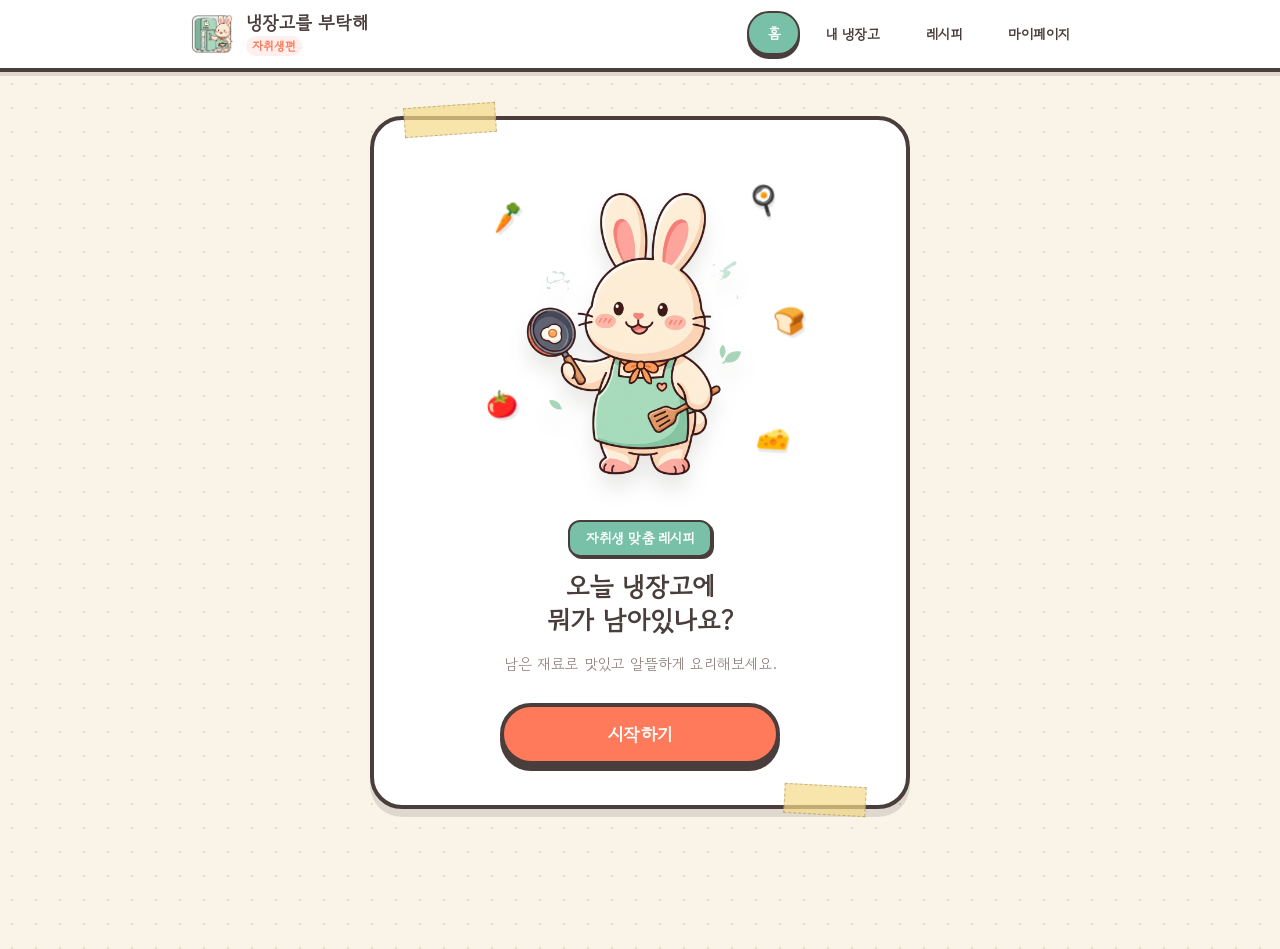
==== commit 61f27d09: "Design: 헤더 SVG 로고를 신규 이미지 logo.png 파일로 교체" ====
--- a/index.html
+++ b/index.html
@@ -20,26 +20,7 @@
   <header class="header">
     <div class="header-inner">
       <div class="logo" id="btn-logo" data-nav="home">
-        <span class="logo-emoji">
-          <svg class="fridge-icon" viewBox="0 0 100 120" width="30" height="36" style="display: block;">
-            <!-- Fridge Body -->
-            <rect x="15" y="10" width="70" height="100" rx="15" ry="15" fill="#78C0A8" stroke="#4A3E3D" stroke-width="6" />
-            <!-- Freezer / Refrigerator Separator -->
-            <line x1="15" y1="42" x2="85" y2="42" stroke="#4A3E3D" stroke-width="6" stroke-linecap="round" />
-            <!-- Handles -->
-            <rect x="70" y="20" width="6" height="15" rx="3" ry="3" fill="#FAF4E8" stroke="#4A3E3D" stroke-width="4" />
-            <rect x="70" y="52" width="6" height="35" rx="3" ry="3" fill="#FAF4E8" stroke="#4A3E3D" stroke-width="4" />
-            <!-- Cute Sticky Note on Freezer Door -->
-            <rect x="30" y="20" width="18" height="14" rx="2" ry="2" fill="#FFFDE7" stroke="#4A3E3D" stroke-width="3" transform="rotate(-6 39 27)" />
-            <!-- Cute smiley face on fridge door -->
-            <circle cx="35" cy="65" r="3" fill="#4A3E3D" />
-            <circle cx="55" cy="65" r="3" fill="#4A3E3D" />
-            <path d="M41,72 Q45,76 49,72" stroke="#4A3E3D" stroke-width="3" stroke-linecap="round" fill="none" />
-            <!-- Fridge Legs -->
-            <rect x="25" y="108" width="10" height="8" rx="2" ry="2" fill="#4A3E3D" />
-            <rect x="65" y="108" width="10" height="8" rx="2" ry="2" fill="#4A3E3D" />
-          </svg>
-        </span>
+        <img src="logo.png" alt="냉장고를 부탁해 로고" class="logo-img" style="width: 44px; height: auto; display: block;" />
         <div class="logo-title">
           <span class="logo-main">냉장고를 부탁해</span>
           <span class="logo-sub">자취생편</span>
--- a/style.css
+++ b/style.css
@@ -2853,6 +2853,23 @@
   }
 }
 
-
-
-
+/* 🛒 장바구니 체크 완료 촥촥촥 날아가는 슬라이드 소거 애니메이션 */
+.shopping-item {
+  transition: all 0.45s cubic-bezier(0.25, 0.8, 0.25, 1);
+  position: relative;
+}
+
+.shopping-item.checked {
+  color: var(--color-gray) !important;
+  text-decoration: line-through !important;
+  opacity: 0.65;
+}
+
+.shopping-item.completed-fade {
+  transform: translateX(45px);
+  opacity: 0;
+}
+
+
+
+
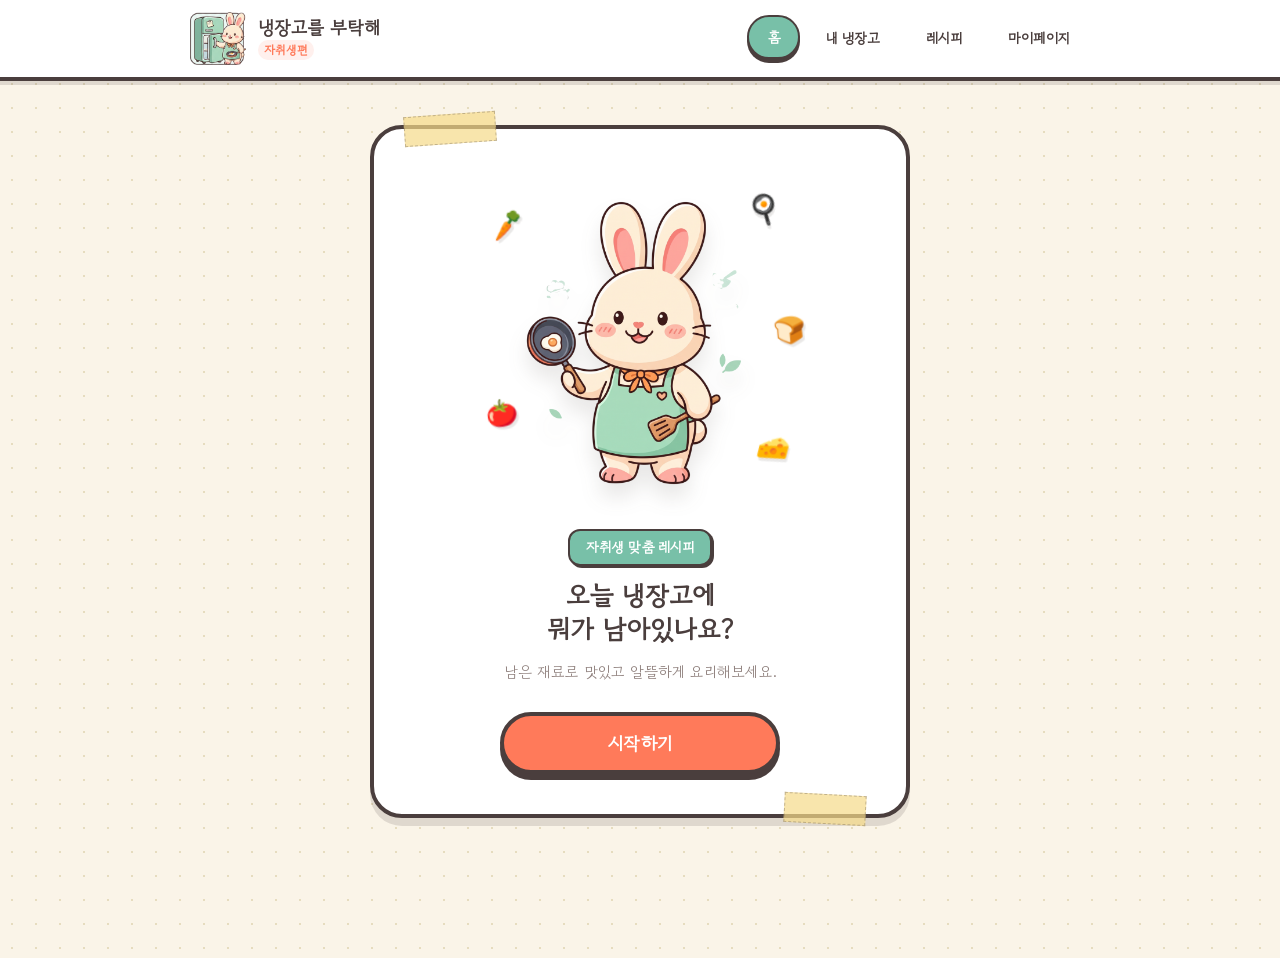
==== commit e2fadd61: "Design: 헤더 로고 크기 56px 확장 및 테두리 소거 적용" ====
--- a/index.html
+++ b/index.html
@@ -20,7 +20,7 @@
   <header class="header">
     <div class="header-inner">
       <div class="logo" id="btn-logo" data-nav="home">
-        <img src="logo.png" alt="냉장고를 부탁해 로고" class="logo-img" style="width: 44px; height: auto; display: block;" />
+        <img src="logo.png" alt="냉장고를 부탁해 로고" class="logo-img" style="width: 56px; height: auto; display: block;" />
         <div class="logo-title">
           <span class="logo-main">냉장고를 부탁해</span>
           <span class="logo-sub">자취생편</span>
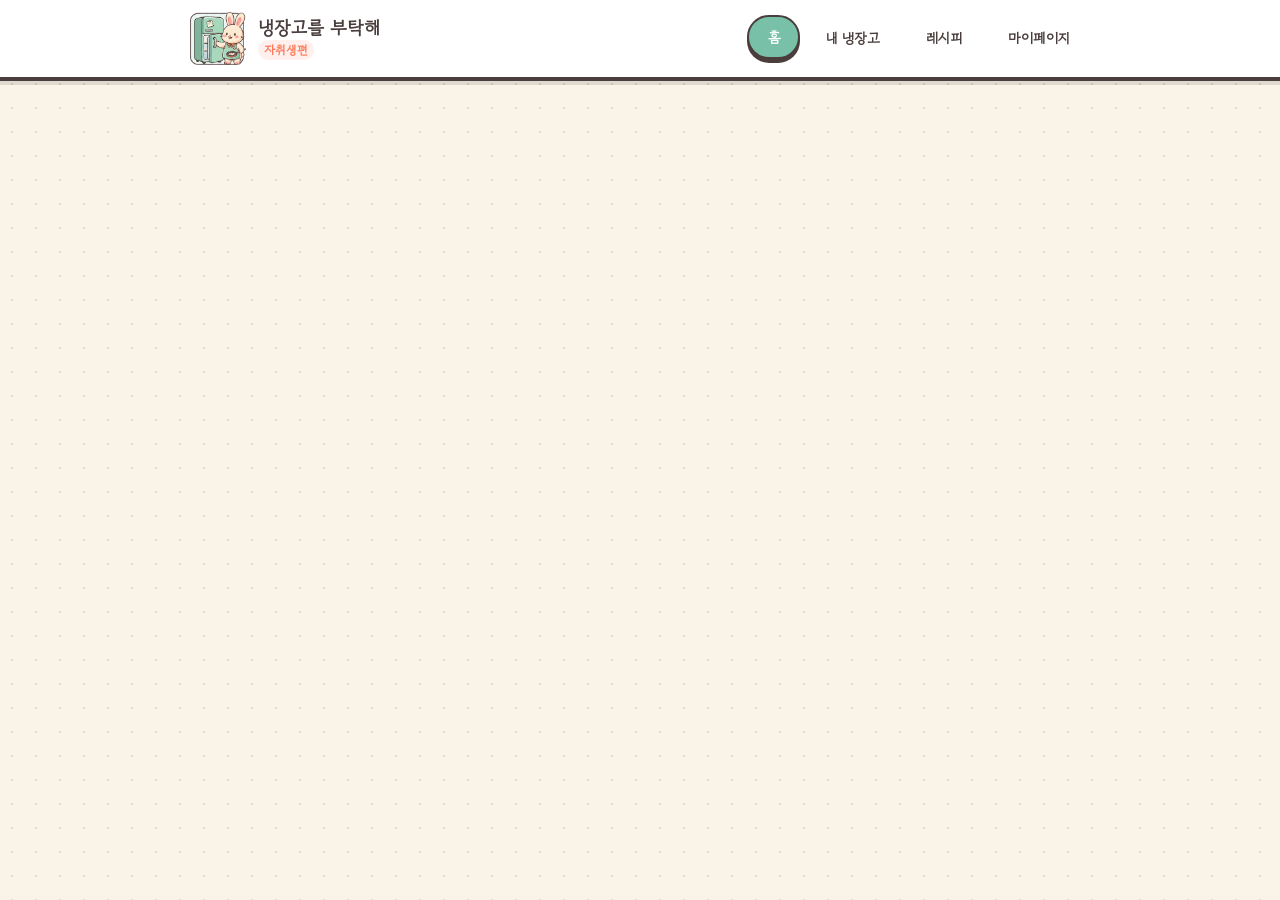
==== commit 2480f6e8: "Add receipt upload UI and analysis module Introduce a receipt-upload feature: add meta tag for recei" ====
--- a/index.html
+++ b/index.html
@@ -7,6 +7,8 @@
   <title>냉장고를 부탁해 : 자취생편 | 쉽고 귀여운 오늘 한 끼 레시피</title>
   <meta name="description" content="냉장고에 남은 음식 재료들을 선택해 아기자기한 감성으로 나만의 맞춤형 요리를 추천받으세요! 자취생 최적화 레시피 서비스.">
   <meta name="keywords" content="냉장고를 부탁해, 자취생 요리, 남은 재료 요리, 혼밥, 간편 레시피">
+  <!-- 백엔드 연결 전에는 빈 값으로 두며, 영수증 분석은 데모 모드로 동작합니다. -->
+  <meta name="receipt-analysis-endpoint" content="">
   <!-- Google Fonts: Gaegu (cute handwriting) and Gowun Dodum (neat rounded font) -->
   <link rel="preconnect" href="https://fonts.googleapis.com">
   <link rel="preconnect" href="https://fonts.gstatic.com" crossorigin>
@@ -88,7 +90,7 @@
       </div>
       
       <div class="modal-actions" style="display: flex; gap: 12px; justify-content: center; width: 100%;">
-        <button class="btn btn-outline btn-taste-close" style="flex: 1; padding: 10px; font-size: 14px;">건너뛰기</button>
+        <button class="btn btn-outline btn-taste-close" style="flex: 1; padding: 10px; font-size: 14px;">필터 초기화</button>
         <button class="btn btn-primary btn-taste-suggest" style="flex: 1; padding: 10px; font-size: 14px;">추천받기</button>
       </div>
     </div>
--- a/style.css
+++ b/style.css
@@ -493,11 +493,100 @@
 
 /* 3D Compact Refrigerator Layout */
 .interactive-fridge-container {
+  position: relative;
   width: 100%;
   display: flex;
   justify-content: center;
   align-items: center;
   padding: 4px 0;
+}
+
+/* Receipt upload note beside the refrigerator */
+.receipt-import-card {
+  position: absolute;
+  top: 138px;
+  left: 24px;
+  width: 200px;
+  padding: 22px 16px 14px;
+  border: 2px dashed var(--color-charcoal);
+  border-radius: 4px 16px 8px 14px;
+  background: #fff8c9;
+  box-shadow: 4px 5px 0 var(--color-shadow);
+  display: flex;
+  flex-direction: column;
+  align-items: center;
+  gap: 8px;
+  text-align: center;
+  transform: rotate(-2deg);
+  z-index: 4;
+  transition: opacity 0.2s ease, transform 0.25s ease;
+}
+
+.interactive-fridge.fridge-open ~ .receipt-import-card {
+  opacity: 0;
+  visibility: hidden;
+  pointer-events: none;
+  transform: translateX(-28px) rotate(-5deg) scale(0.94);
+  z-index: 0;
+}
+
+.receipt-import-card::after {
+  content: "";
+  position: absolute;
+  right: -7px;
+  bottom: -7px;
+  width: 32px;
+  height: 32px;
+  border-radius: 0 0 7px;
+  background: linear-gradient(135deg, transparent 49%, #eadf9e 50%);
+  pointer-events: none;
+}
+
+.receipt-import-pin {
+  position: absolute;
+  top: -14px;
+  left: 50%;
+  font-size: 22px;
+  transform: translateX(-50%) rotate(8deg);
+  filter: drop-shadow(1px 2px 0 var(--color-shadow));
+}
+
+.receipt-import-emoji {
+  font-size: 30px;
+  line-height: 1;
+}
+
+.receipt-import-card strong {
+  font-family: var(--font-hand);
+  font-size: 17px;
+  line-height: 1.1;
+  letter-spacing: -0.4px;
+  white-space: nowrap;
+}
+
+.receipt-import-card p {
+  color: var(--color-charcoal);
+  font-size: 11px;
+  line-height: 1.45;
+  word-break: keep-all;
+}
+
+.receipt-import-card .btn {
+  width: 100%;
+  padding-inline: 8px !important;
+  font-size: 11px !important;
+  transform: rotate(1deg);
+}
+
+.receipt-import-card .btn:hover {
+  transform: translateY(-2px) rotate(1deg);
+}
+
+.receipt-import-card small {
+  color: var(--color-gray);
+  font-size: 9px;
+  font-weight: 800;
+  letter-spacing: 0.2px;
 }
 
 .interactive-fridge {
@@ -963,6 +1052,129 @@
   opacity: 1 !important;
 }
 
+/* Dynamically rendered ingredient search/category results */
+.ingredient-search-results {
+  width: min(100%, 720px);
+  margin: 18px auto 0;
+  padding: 16px;
+  border: var(--border-thin);
+  border-radius: var(--br-md);
+  background: var(--color-cream-light);
+  box-shadow: 3px 3px 0 var(--color-charcoal);
+}
+
+.ingredient-search-results:empty {
+  display: none;
+}
+
+.ingredient-search-results .search-results-title,
+.ingredient-search-results .category-results-title {
+  margin-bottom: 10px;
+  color: var(--color-charcoal);
+  font-size: 15px;
+  font-weight: 800;
+  text-align: left;
+}
+
+.ingredient-candidate-list {
+  display: flex;
+  flex-wrap: wrap;
+  align-items: center;
+  justify-content: center;
+  gap: 9px;
+}
+
+/* Search results are outside .interactive-fridge, so share its sticker styling. */
+.ingredient-search-results .ingredient-sticker {
+  position: relative;
+  min-height: 34px;
+  padding: 6px 10px;
+  border: 1.5px solid var(--color-charcoal);
+  border-radius: var(--br-sm);
+  background: var(--color-white);
+  box-shadow: 2px 2px 0 var(--color-charcoal);
+  color: var(--color-charcoal);
+  display: inline-flex;
+  align-items: center;
+  justify-content: center;
+  gap: 4px;
+  cursor: pointer;
+  transform: rotate(var(--tilt, 0deg));
+  transition: all 0.15s cubic-bezier(0.175, 0.885, 0.32, 1.25);
+}
+
+.ingredient-search-results .ingredient-sticker:hover {
+  background: var(--color-mint-light);
+  transform: scale(1.06) rotate(0deg);
+}
+
+.ingredient-search-results .ingredient-sticker.selected {
+  background: #E8F8F2;
+  border-color: var(--color-mint);
+  box-shadow: 2px 2px 0 var(--color-mint-deep);
+}
+
+.ingredient-search-results .sticker-emoji {
+  font-size: 15px;
+}
+
+.ingredient-search-results .sticker-name {
+  font-size: 12px;
+  font-weight: 800;
+}
+
+.ingredient-search-results .sticker-chk {
+  position: absolute;
+  top: -6px;
+  right: -6px;
+  width: 14px;
+  height: 14px;
+  border: 1.5px solid var(--color-charcoal);
+  border-radius: 50%;
+  background: var(--color-orange);
+  color: var(--color-white);
+  display: grid;
+  place-items: center;
+  font-size: 8px;
+  font-weight: 800;
+  box-shadow: 1px 1px 0 var(--color-charcoal);
+}
+
+.custom-ingredient-add,
+.custom-ingredient-delete {
+  min-height: 34px;
+  padding: 6px 12px;
+  border: 1.5px solid var(--color-charcoal);
+  border-radius: 999px;
+  font-size: 12px;
+  font-weight: 800;
+  transition: transform 0.15s ease, background-color 0.15s ease;
+}
+
+.custom-ingredient-add {
+  background: var(--color-orange);
+  color: var(--color-white);
+  box-shadow: 2px 2px 0 var(--color-orange-deep);
+}
+
+.custom-ingredient-delete {
+  background: var(--color-orange-light);
+  color: var(--color-orange-deep);
+  box-shadow: 1.5px 1.5px 0 var(--color-charcoal);
+}
+
+.custom-ingredient-add:hover,
+.custom-ingredient-delete:hover {
+  transform: translateY(-1px);
+}
+
+.ingredient-search-results .empty-message {
+  padding: 8px;
+  color: var(--color-gray);
+  font-size: 13px;
+  text-align: center;
+}
+
 /* Compact bottom actions bar for My Fridge */
 .fridge-bottom-actions {
   display: flex;
@@ -1848,7 +2060,7 @@
   opacity: 0;
   pointer-events: none;
   transition: all 0.3s cubic-bezier(0.175, 0.885, 0.32, 1.25);
-  z-index: 1000;
+  z-index: 2000;
   box-shadow: 0 4px 10px rgba(0, 0, 0, 0.2);
   border: var(--border-thin);
   white-space: nowrap;
@@ -2021,6 +2233,473 @@
   transform: translateY(0);
 }
 
+/* Receipt analysis modal */
+.receipt-modal-overlay {
+  padding: 24px;
+}
+
+.receipt-modal-content {
+  width: min(700px, 94vw);
+  max-width: 700px;
+  max-height: 88vh;
+  padding: 26px;
+  display: flex;
+  flex-direction: column;
+  overflow: hidden;
+}
+
+.receipt-modal-heading {
+  display: flex;
+  align-items: center;
+  justify-content: center;
+  gap: 12px;
+  padding-right: 24px;
+}
+
+.receipt-modal-emoji {
+  width: 52px;
+  height: 52px;
+  border: var(--border-thin);
+  border-radius: 50%;
+  background: var(--color-mint-light);
+  display: grid;
+  place-items: center;
+  flex: 0 0 auto;
+  font-size: 28px;
+  box-shadow: 2px 2px 0 var(--color-charcoal);
+}
+
+.receipt-modal-heading h3 {
+  font-size: 21px;
+  line-height: 1.25;
+}
+
+.receipt-modal-heading p {
+  margin-top: 3px;
+  color: var(--color-gray);
+  font-size: 12px;
+}
+
+.receipt-progress {
+  width: min(100%, 500px);
+  margin: 20px auto 18px;
+  display: grid;
+  grid-template-columns: repeat(3, 1fr);
+  list-style: none;
+}
+
+.receipt-progress li {
+  position: relative;
+  color: var(--color-gray);
+  display: flex;
+  flex-direction: column;
+  align-items: center;
+  gap: 4px;
+  font-size: 10px;
+  font-weight: 800;
+}
+
+.receipt-progress li:not(:last-child)::after {
+  content: "";
+  position: absolute;
+  top: 13px;
+  left: calc(50% + 15px);
+  width: calc(100% - 30px);
+  height: 3px;
+  border-radius: 99px;
+  background: var(--color-gray-light);
+}
+
+.receipt-progress li.active:not(:last-child)::after {
+  background: var(--color-mint);
+}
+
+.receipt-progress li span {
+  width: 28px;
+  height: 28px;
+  border: var(--border-thin);
+  border-radius: 50%;
+  background: var(--color-white);
+  color: var(--color-gray);
+  display: grid;
+  place-items: center;
+  z-index: 1;
+  box-shadow: 1.5px 1.5px 0 var(--color-charcoal);
+}
+
+.receipt-progress li.active {
+  color: var(--color-charcoal);
+}
+
+.receipt-progress li.active span {
+  background: var(--color-mint);
+  color: var(--color-white);
+}
+
+.receipt-modal-body {
+  flex: 1;
+  min-height: 0;
+  overflow: hidden;
+  padding: 3px 5px 5px;
+  display: flex;
+  flex-direction: column;
+}
+
+.visually-hidden {
+  position: absolute !important;
+  width: 1px !important;
+  height: 1px !important;
+  padding: 0 !important;
+  margin: -1px !important;
+  overflow: hidden !important;
+  clip: rect(0, 0, 0, 0) !important;
+  white-space: nowrap !important;
+  border: 0 !important;
+}
+
+.receipt-drop-zone {
+  min-height: 290px;
+  padding: 28px 22px;
+  border: 3px dashed var(--color-mint-deep);
+  border-radius: var(--br-md);
+  background: var(--color-mint-light);
+  outline: none;
+  display: flex;
+  flex-direction: column;
+  align-items: center;
+  justify-content: center;
+  gap: 10px;
+  text-align: center;
+  transition: background-color 0.15s ease, transform 0.15s ease;
+}
+
+.receipt-drop-zone:hover,
+.receipt-drop-zone:focus-visible,
+.receipt-drop-zone.is-dragging {
+  background: #d9f3e9;
+  transform: translateY(-2px);
+}
+
+.receipt-drop-zone:focus-visible {
+  box-shadow: 0 0 0 3px var(--color-orange-light);
+}
+
+.receipt-drop-icon {
+  font-size: 48px;
+  line-height: 1;
+  filter: drop-shadow(2px 3px 0 var(--color-shadow));
+}
+
+.receipt-drop-zone strong {
+  font-size: 18px;
+}
+
+.receipt-drop-zone p {
+  max-width: 380px;
+  color: var(--color-gray);
+  font-size: 12px;
+  word-break: keep-all;
+}
+
+.receipt-drop-zone .btn {
+  margin-top: 4px;
+  min-width: 150px;
+}
+
+.receipt-drop-zone small {
+  color: var(--color-gray);
+  font-size: 10px;
+  font-weight: 800;
+}
+
+.receipt-preview-layout {
+  display: flex;
+  flex-direction: column;
+  align-items: center;
+  gap: 10px;
+}
+
+.receipt-preview-frame {
+  position: relative;
+  width: 100%;
+  height: 280px;
+  padding: 12px;
+  border: var(--border-thin);
+  border-radius: var(--br-md);
+  background-color: var(--color-gray-light);
+  background-image: linear-gradient(45deg, rgba(255, 255, 255, 0.5) 25%, transparent 25%),
+    linear-gradient(-45deg, rgba(255, 255, 255, 0.5) 25%, transparent 25%),
+    linear-gradient(45deg, transparent 75%, rgba(255, 255, 255, 0.5) 75%),
+    linear-gradient(-45deg, transparent 75%, rgba(255, 255, 255, 0.5) 75%);
+  background-position: 0 0, 0 8px, 8px -8px, -8px 0;
+  background-size: 16px 16px;
+  overflow: hidden;
+  box-shadow: inset 0 2px 5px var(--color-shadow);
+}
+
+.receipt-preview-frame img {
+  width: 100%;
+  height: 100%;
+  object-fit: contain;
+  display: block;
+}
+
+.receipt-preview-loading {
+  position: absolute;
+  inset: 0;
+  background: rgba(255, 253, 249, 0.78);
+  display: grid;
+  place-items: center;
+}
+
+.receipt-spinner {
+  width: 48px;
+  height: 48px;
+  border: 5px solid var(--color-mint-light);
+  border-top-color: var(--color-orange);
+  border-radius: 50%;
+  animation: receiptSpin 0.8s linear infinite;
+}
+
+@keyframes receiptSpin {
+  to {
+    transform: rotate(360deg);
+  }
+}
+
+.receipt-file-info {
+  width: 100%;
+  padding: 8px 12px;
+  border: 1.5px solid var(--color-cream-dark);
+  border-radius: var(--br-sm);
+  background: var(--color-cream-light);
+  display: flex;
+  align-items: center;
+  justify-content: space-between;
+  gap: 16px;
+  font-size: 11px;
+}
+
+.receipt-file-info strong {
+  overflow: hidden;
+  text-overflow: ellipsis;
+  white-space: nowrap;
+}
+
+.receipt-file-info span {
+  color: var(--color-gray);
+  flex: 0 0 auto;
+}
+
+.receipt-analyzing-copy {
+  margin-top: 14px;
+  text-align: center;
+}
+
+.receipt-analyzing-copy strong {
+  font-size: 16px;
+}
+
+.receipt-analyzing-copy p {
+  margin-top: 4px;
+  color: var(--color-gray);
+  font-size: 11px;
+}
+
+.receipt-modal-actions {
+  margin-top: 16px;
+  display: flex;
+  justify-content: center;
+  gap: 10px;
+}
+
+.receipt-modal-actions .btn {
+  flex: 1;
+  max-width: 230px;
+}
+
+.receipt-demo-notice {
+  flex: 0 0 auto;
+  margin-bottom: 12px;
+  padding: 10px 12px;
+  border: 1.5px dashed var(--color-orange-deep);
+  border-radius: var(--br-sm);
+  background: var(--color-orange-light);
+  color: var(--color-orange-deep);
+  display: flex;
+  flex-direction: column;
+  gap: 2px;
+  font-size: 11px;
+}
+
+.receipt-result-summary {
+  flex: 0 0 auto;
+  margin-bottom: 12px;
+  text-align: center;
+  display: flex;
+  flex-direction: column;
+  gap: 2px;
+}
+
+.receipt-result-summary strong {
+  font-size: 17px;
+}
+
+.receipt-result-summary span {
+  color: var(--color-gray);
+  font-size: 11px;
+}
+
+.receipt-result-list {
+  flex: 1;
+  min-height: 0;
+  max-height: none;
+  padding: 3px;
+  display: flex;
+  flex-direction: column;
+  gap: 9px;
+  overflow-y: auto;
+  scrollbar-color: var(--color-cream-dark) transparent;
+  scrollbar-width: thin;
+}
+
+.receipt-result-item {
+  flex: 0 0 auto;
+  padding: 10px 12px;
+  border: var(--border-thin);
+  border-radius: var(--br-sm);
+  background: var(--color-mint-light);
+  display: flex;
+  align-items: center;
+  gap: 10px;
+  cursor: pointer;
+  box-shadow: 2px 2px 0 var(--color-charcoal);
+  transition: transform 0.12s ease, background-color 0.12s ease;
+}
+
+.receipt-result-item:hover {
+  transform: translateY(-1px);
+}
+
+.receipt-result-item.unmatched {
+  background: var(--color-gray-light);
+  color: var(--color-gray);
+  cursor: not-allowed;
+  box-shadow: none;
+}
+
+.receipt-result-item input {
+  width: 18px;
+  height: 18px;
+  flex: 0 0 auto;
+  accent-color: var(--color-orange);
+}
+
+.receipt-result-emoji {
+  width: 30px;
+  flex: 0 0 auto;
+  font-size: 23px;
+  text-align: center;
+}
+
+.receipt-result-copy {
+  min-width: 0;
+  display: flex;
+  flex: 1;
+  flex-direction: column;
+}
+
+.receipt-result-copy strong {
+  overflow: hidden;
+  font-size: 13px;
+  text-overflow: ellipsis;
+  white-space: nowrap;
+}
+
+.receipt-result-copy small {
+  color: var(--color-mint-deep);
+  font-size: 10px;
+  font-weight: 800;
+}
+
+.receipt-result-item.unmatched .receipt-result-copy small {
+  color: var(--color-gray);
+}
+
+.receipt-quantity {
+  padding: 3px 8px;
+  border: 1.5px solid var(--color-charcoal);
+  border-radius: 99px;
+  background: var(--color-white);
+  flex: 0 0 auto;
+  font-size: 10px;
+  font-weight: 800;
+}
+
+.receipt-error-box {
+  min-height: 240px;
+  padding: 26px;
+  border: 2px dashed var(--color-alert-text);
+  border-radius: var(--br-md);
+  background: var(--color-alert-bg);
+  display: flex;
+  flex-direction: column;
+  align-items: center;
+  justify-content: center;
+  gap: 8px;
+  text-align: center;
+}
+
+.receipt-result-actions {
+  flex: 0 0 auto;
+}
+
+.receipt-error-box > span {
+  font-size: 44px;
+}
+
+.receipt-error-box strong {
+  color: var(--color-alert-text);
+  font-size: 17px;
+}
+
+.receipt-error-box p {
+  color: var(--color-alert-text);
+  font-size: 12px;
+}
+
+@media (max-width: 767px) {
+  .interactive-fridge-container {
+    flex-direction: column;
+  }
+
+  .receipt-import-card {
+    position: relative;
+    top: auto;
+    left: auto;
+    width: min(100%, 355px);
+    margin: 0 auto 24px;
+    transform: rotate(-1deg);
+  }
+
+  .receipt-modal-overlay {
+    padding: 12px;
+  }
+
+  .receipt-modal-content {
+    width: 100%;
+    padding: 22px 16px 18px;
+  }
+
+  .receipt-modal-heading {
+    justify-content: flex-start;
+  }
+
+  .receipt-preview-frame {
+    height: 230px;
+  }
+}
+
 .modal-close {
   position: absolute;
   top: 14px;
@@ -2669,70 +3348,6 @@
 /* 😵 별점 평가 화면 - 물고기 태워서 눈 돌고 땀 삐질삐질 바르르 떠는 토끼 */
 .rating-mascot-wrap {
   width: 100px;
-              transform 0.3s cubic-bezier(0.175, 0.885, 0.32, 1.275),
-              margin-bottom 0.3s ease;
-}
-
-/* 클릭하여 활성화 시 솟아오르며 띠용 출현 */
-.hungry-bubble.show-bubble {
-  opacity: 1;
-  transform: translateY(0) scale(1);
-  margin-bottom: 4px;
-}
-
-.hungry-bubble::after {
-  content: '';
-  position: absolute;
-  bottom: -6px;
-  left: 50%;
-  transform: translateX(-50%);
-  border-width: 6px 6px 0;
-  border-style: solid;
-  border-color: var(--color-white) transparent;
-  display: block;
-  width: 0;
-}
-.hungry-bubble::before {
-  content: '';
-  position: absolute;
-  bottom: -9px;
-  left: 50%;
-  transform: translateX(-50%);
-  border-width: 8px 8px 0;
-  border-style: solid;
-  border-color: var(--color-charcoal) transparent;
-  display: block;
-  width: 0;
-  z-index: -1;
-}
-
-/* 태블릿/PC 환경 (넓은 화면) - 냉장고 우측에 크게 배치되어 냉장고를 직시 */
-@media (min-width: 768px) {
-  .interactive-fridge-container {
-    position: relative;
-    overflow: visible; /* 토끼가 옆으로 삐져나갈 수 있게 허용 */
-  }
-  .fridge-hungry-bunny-wrap {
-    position: absolute;
-    right: -100px; /* 우측으로 치우치던 것을 70px 좌측으로 바짝 당김! */
-    bottom: 20px;
-    margin: 0;
-    width: 240px; /* 데스크톱 210px 거대 스펙 고정 */
-  }
-  .hungry-bubble.show-bubble {
-    margin-bottom: 6px;
-  }
-  .hungry-bubble::after {
-    left: 45%;
-  }
-  .hungry-bubble::before {
-    left: 45%;
-  }
-}
-
-/* 😵 별점 평가 화면 - 물고기 태워서 눈 돌고 땀 삐질삐질 바르르 떠는 토끼 */
-.rating-mascot-wrap {
-  width: 100px;
   height: 100px;
   margin-right: -10px;
   z-index: 2;
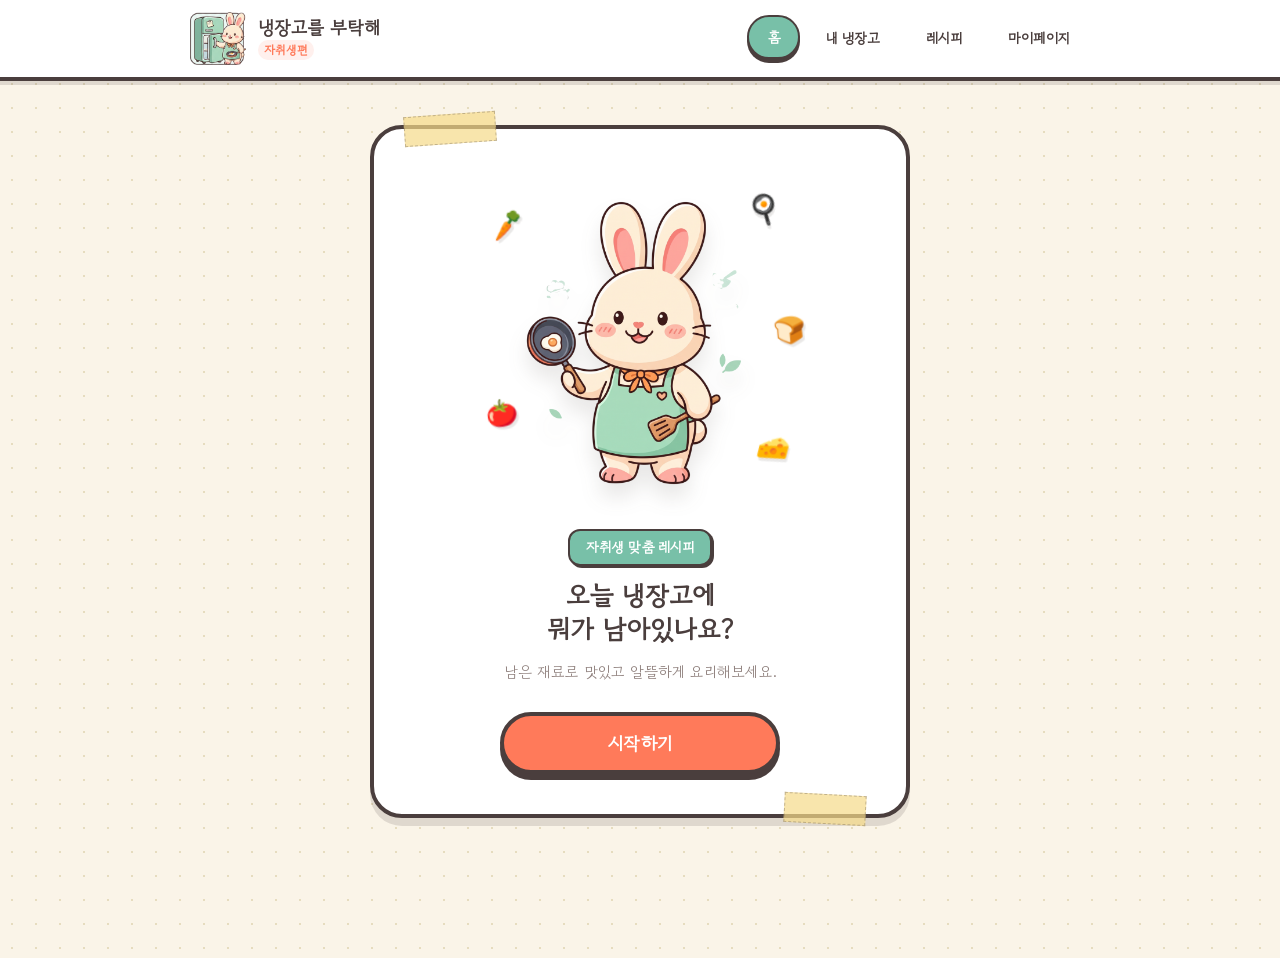
==== commit 56420f45: "recommand.js" ====
--- a/index.html
+++ b/index.html
@@ -7,8 +7,6 @@
   <title>냉장고를 부탁해 : 자취생편 | 쉽고 귀여운 오늘 한 끼 레시피</title>
   <meta name="description" content="냉장고에 남은 음식 재료들을 선택해 아기자기한 감성으로 나만의 맞춤형 요리를 추천받으세요! 자취생 최적화 레시피 서비스.">
   <meta name="keywords" content="냉장고를 부탁해, 자취생 요리, 남은 재료 요리, 혼밥, 간편 레시피">
-  <!-- 백엔드 연결 전에는 빈 값으로 두며, 영수증 분석은 데모 모드로 동작합니다. -->
-  <meta name="receipt-analysis-endpoint" content="">
   <!-- Google Fonts: Gaegu (cute handwriting) and Gowun Dodum (neat rounded font) -->
   <link rel="preconnect" href="https://fonts.googleapis.com">
   <link rel="preconnect" href="https://fonts.gstatic.com" crossorigin>
--- a/style.css
+++ b/style.css
@@ -493,100 +493,11 @@
 
 /* 3D Compact Refrigerator Layout */
 .interactive-fridge-container {
-  position: relative;
   width: 100%;
   display: flex;
   justify-content: center;
   align-items: center;
   padding: 4px 0;
-}
-
-/* Receipt upload note beside the refrigerator */
-.receipt-import-card {
-  position: absolute;
-  top: 138px;
-  left: 24px;
-  width: 200px;
-  padding: 22px 16px 14px;
-  border: 2px dashed var(--color-charcoal);
-  border-radius: 4px 16px 8px 14px;
-  background: #fff8c9;
-  box-shadow: 4px 5px 0 var(--color-shadow);
-  display: flex;
-  flex-direction: column;
-  align-items: center;
-  gap: 8px;
-  text-align: center;
-  transform: rotate(-2deg);
-  z-index: 4;
-  transition: opacity 0.2s ease, transform 0.25s ease;
-}
-
-.interactive-fridge.fridge-open ~ .receipt-import-card {
-  opacity: 0;
-  visibility: hidden;
-  pointer-events: none;
-  transform: translateX(-28px) rotate(-5deg) scale(0.94);
-  z-index: 0;
-}
-
-.receipt-import-card::after {
-  content: "";
-  position: absolute;
-  right: -7px;
-  bottom: -7px;
-  width: 32px;
-  height: 32px;
-  border-radius: 0 0 7px;
-  background: linear-gradient(135deg, transparent 49%, #eadf9e 50%);
-  pointer-events: none;
-}
-
-.receipt-import-pin {
-  position: absolute;
-  top: -14px;
-  left: 50%;
-  font-size: 22px;
-  transform: translateX(-50%) rotate(8deg);
-  filter: drop-shadow(1px 2px 0 var(--color-shadow));
-}
-
-.receipt-import-emoji {
-  font-size: 30px;
-  line-height: 1;
-}
-
-.receipt-import-card strong {
-  font-family: var(--font-hand);
-  font-size: 17px;
-  line-height: 1.1;
-  letter-spacing: -0.4px;
-  white-space: nowrap;
-}
-
-.receipt-import-card p {
-  color: var(--color-charcoal);
-  font-size: 11px;
-  line-height: 1.45;
-  word-break: keep-all;
-}
-
-.receipt-import-card .btn {
-  width: 100%;
-  padding-inline: 8px !important;
-  font-size: 11px !important;
-  transform: rotate(1deg);
-}
-
-.receipt-import-card .btn:hover {
-  transform: translateY(-2px) rotate(1deg);
-}
-
-.receipt-import-card small {
-  color: var(--color-gray);
-  font-size: 9px;
-  font-weight: 800;
-  letter-spacing: 0.2px;
 }
 
 .interactive-fridge {
@@ -1052,129 +963,6 @@
   opacity: 1 !important;
 }
 
-/* Dynamically rendered ingredient search/category results */
-.ingredient-search-results {
-  width: min(100%, 720px);
-  margin: 18px auto 0;
-  padding: 16px;
-  border: var(--border-thin);
-  border-radius: var(--br-md);
-  background: var(--color-cream-light);
-  box-shadow: 3px 3px 0 var(--color-charcoal);
-}
-
-.ingredient-search-results:empty {
-  display: none;
-}
-
-.ingredient-search-results .search-results-title,
-.ingredient-search-results .category-results-title {
-  margin-bottom: 10px;
-  color: var(--color-charcoal);
-  font-size: 15px;
-  font-weight: 800;
-  text-align: left;
-}
-
-.ingredient-candidate-list {
-  display: flex;
-  flex-wrap: wrap;
-  align-items: center;
-  justify-content: center;
-  gap: 9px;
-}
-
-/* Search results are outside .interactive-fridge, so share its sticker styling. */
-.ingredient-search-results .ingredient-sticker {
-  position: relative;
-  min-height: 34px;
-  padding: 6px 10px;
-  border: 1.5px solid var(--color-charcoal);
-  border-radius: var(--br-sm);
-  background: var(--color-white);
-  box-shadow: 2px 2px 0 var(--color-charcoal);
-  color: var(--color-charcoal);
-  display: inline-flex;
-  align-items: center;
-  justify-content: center;
-  gap: 4px;
-  cursor: pointer;
-  transform: rotate(var(--tilt, 0deg));
-  transition: all 0.15s cubic-bezier(0.175, 0.885, 0.32, 1.25);
-}
-
-.ingredient-search-results .ingredient-sticker:hover {
-  background: var(--color-mint-light);
-  transform: scale(1.06) rotate(0deg);
-}
-
-.ingredient-search-results .ingredient-sticker.selected {
-  background: #E8F8F2;
-  border-color: var(--color-mint);
-  box-shadow: 2px 2px 0 var(--color-mint-deep);
-}
-
-.ingredient-search-results .sticker-emoji {
-  font-size: 15px;
-}
-
-.ingredient-search-results .sticker-name {
-  font-size: 12px;
-  font-weight: 800;
-}
-
-.ingredient-search-results .sticker-chk {
-  position: absolute;
-  top: -6px;
-  right: -6px;
-  width: 14px;
-  height: 14px;
-  border: 1.5px solid var(--color-charcoal);
-  border-radius: 50%;
-  background: var(--color-orange);
-  color: var(--color-white);
-  display: grid;
-  place-items: center;
-  font-size: 8px;
-  font-weight: 800;
-  box-shadow: 1px 1px 0 var(--color-charcoal);
-}
-
-.custom-ingredient-add,
-.custom-ingredient-delete {
-  min-height: 34px;
-  padding: 6px 12px;
-  border: 1.5px solid var(--color-charcoal);
-  border-radius: 999px;
-  font-size: 12px;
-  font-weight: 800;
-  transition: transform 0.15s ease, background-color 0.15s ease;
-}
-
-.custom-ingredient-add {
-  background: var(--color-orange);
-  color: var(--color-white);
-  box-shadow: 2px 2px 0 var(--color-orange-deep);
-}
-
-.custom-ingredient-delete {
-  background: var(--color-orange-light);
-  color: var(--color-orange-deep);
-  box-shadow: 1.5px 1.5px 0 var(--color-charcoal);
-}
-
-.custom-ingredient-add:hover,
-.custom-ingredient-delete:hover {
-  transform: translateY(-1px);
-}
-
-.ingredient-search-results .empty-message {
-  padding: 8px;
-  color: var(--color-gray);
-  font-size: 13px;
-  text-align: center;
-}
-
 /* Compact bottom actions bar for My Fridge */
 .fridge-bottom-actions {
   display: flex;
@@ -2060,7 +1848,7 @@
   opacity: 0;
   pointer-events: none;
   transition: all 0.3s cubic-bezier(0.175, 0.885, 0.32, 1.25);
-  z-index: 2000;
+  z-index: 1000;
   box-shadow: 0 4px 10px rgba(0, 0, 0, 0.2);
   border: var(--border-thin);
   white-space: nowrap;
@@ -2233,473 +2021,6 @@
   transform: translateY(0);
 }
 
-/* Receipt analysis modal */
-.receipt-modal-overlay {
-  padding: 24px;
-}
-
-.receipt-modal-content {
-  width: min(700px, 94vw);
-  max-width: 700px;
-  max-height: 88vh;
-  padding: 26px;
-  display: flex;
-  flex-direction: column;
-  overflow: hidden;
-}
-
-.receipt-modal-heading {
-  display: flex;
-  align-items: center;
-  justify-content: center;
-  gap: 12px;
-  padding-right: 24px;
-}
-
-.receipt-modal-emoji {
-  width: 52px;
-  height: 52px;
-  border: var(--border-thin);
-  border-radius: 50%;
-  background: var(--color-mint-light);
-  display: grid;
-  place-items: center;
-  flex: 0 0 auto;
-  font-size: 28px;
-  box-shadow: 2px 2px 0 var(--color-charcoal);
-}
-
-.receipt-modal-heading h3 {
-  font-size: 21px;
-  line-height: 1.25;
-}
-
-.receipt-modal-heading p {
-  margin-top: 3px;
-  color: var(--color-gray);
-  font-size: 12px;
-}
-
-.receipt-progress {
-  width: min(100%, 500px);
-  margin: 20px auto 18px;
-  display: grid;
-  grid-template-columns: repeat(3, 1fr);
-  list-style: none;
-}
-
-.receipt-progress li {
-  position: relative;
-  color: var(--color-gray);
-  display: flex;
-  flex-direction: column;
-  align-items: center;
-  gap: 4px;
-  font-size: 10px;
-  font-weight: 800;
-}
-
-.receipt-progress li:not(:last-child)::after {
-  content: "";
-  position: absolute;
-  top: 13px;
-  left: calc(50% + 15px);
-  width: calc(100% - 30px);
-  height: 3px;
-  border-radius: 99px;
-  background: var(--color-gray-light);
-}
-
-.receipt-progress li.active:not(:last-child)::after {
-  background: var(--color-mint);
-}
-
-.receipt-progress li span {
-  width: 28px;
-  height: 28px;
-  border: var(--border-thin);
-  border-radius: 50%;
-  background: var(--color-white);
-  color: var(--color-gray);
-  display: grid;
-  place-items: center;
-  z-index: 1;
-  box-shadow: 1.5px 1.5px 0 var(--color-charcoal);
-}
-
-.receipt-progress li.active {
-  color: var(--color-charcoal);
-}
-
-.receipt-progress li.active span {
-  background: var(--color-mint);
-  color: var(--color-white);
-}
-
-.receipt-modal-body {
-  flex: 1;
-  min-height: 0;
-  overflow: hidden;
-  padding: 3px 5px 5px;
-  display: flex;
-  flex-direction: column;
-}
-
-.visually-hidden {
-  position: absolute !important;
-  width: 1px !important;
-  height: 1px !important;
-  padding: 0 !important;
-  margin: -1px !important;
-  overflow: hidden !important;
-  clip: rect(0, 0, 0, 0) !important;
-  white-space: nowrap !important;
-  border: 0 !important;
-}
-
-.receipt-drop-zone {
-  min-height: 290px;
-  padding: 28px 22px;
-  border: 3px dashed var(--color-mint-deep);
-  border-radius: var(--br-md);
-  background: var(--color-mint-light);
-  outline: none;
-  display: flex;
-  flex-direction: column;
-  align-items: center;
-  justify-content: center;
-  gap: 10px;
-  text-align: center;
-  transition: background-color 0.15s ease, transform 0.15s ease;
-}
-
-.receipt-drop-zone:hover,
-.receipt-drop-zone:focus-visible,
-.receipt-drop-zone.is-dragging {
-  background: #d9f3e9;
-  transform: translateY(-2px);
-}
-
-.receipt-drop-zone:focus-visible {
-  box-shadow: 0 0 0 3px var(--color-orange-light);
-}
-
-.receipt-drop-icon {
-  font-size: 48px;
-  line-height: 1;
-  filter: drop-shadow(2px 3px 0 var(--color-shadow));
-}
-
-.receipt-drop-zone strong {
-  font-size: 18px;
-}
-
-.receipt-drop-zone p {
-  max-width: 380px;
-  color: var(--color-gray);
-  font-size: 12px;
-  word-break: keep-all;
-}
-
-.receipt-drop-zone .btn {
-  margin-top: 4px;
-  min-width: 150px;
-}
-
-.receipt-drop-zone small {
-  color: var(--color-gray);
-  font-size: 10px;
-  font-weight: 800;
-}
-
-.receipt-preview-layout {
-  display: flex;
-  flex-direction: column;
-  align-items: center;
-  gap: 10px;
-}
-
-.receipt-preview-frame {
-  position: relative;
-  width: 100%;
-  height: 280px;
-  padding: 12px;
-  border: var(--border-thin);
-  border-radius: var(--br-md);
-  background-color: var(--color-gray-light);
-  background-image: linear-gradient(45deg, rgba(255, 255, 255, 0.5) 25%, transparent 25%),
-    linear-gradient(-45deg, rgba(255, 255, 255, 0.5) 25%, transparent 25%),
-    linear-gradient(45deg, transparent 75%, rgba(255, 255, 255, 0.5) 75%),
-    linear-gradient(-45deg, transparent 75%, rgba(255, 255, 255, 0.5) 75%);
-  background-position: 0 0, 0 8px, 8px -8px, -8px 0;
-  background-size: 16px 16px;
-  overflow: hidden;
-  box-shadow: inset 0 2px 5px var(--color-shadow);
-}
-
-.receipt-preview-frame img {
-  width: 100%;
-  height: 100%;
-  object-fit: contain;
-  display: block;
-}
-
-.receipt-preview-loading {
-  position: absolute;
-  inset: 0;
-  background: rgba(255, 253, 249, 0.78);
-  display: grid;
-  place-items: center;
-}
-
-.receipt-spinner {
-  width: 48px;
-  height: 48px;
-  border: 5px solid var(--color-mint-light);
-  border-top-color: var(--color-orange);
-  border-radius: 50%;
-  animation: receiptSpin 0.8s linear infinite;
-}
-
-@keyframes receiptSpin {
-  to {
-    transform: rotate(360deg);
-  }
-}
-
-.receipt-file-info {
-  width: 100%;
-  padding: 8px 12px;
-  border: 1.5px solid var(--color-cream-dark);
-  border-radius: var(--br-sm);
-  background: var(--color-cream-light);
-  display: flex;
-  align-items: center;
-  justify-content: space-between;
-  gap: 16px;
-  font-size: 11px;
-}
-
-.receipt-file-info strong {
-  overflow: hidden;
-  text-overflow: ellipsis;
-  white-space: nowrap;
-}
-
-.receipt-file-info span {
-  color: var(--color-gray);
-  flex: 0 0 auto;
-}
-
-.receipt-analyzing-copy {
-  margin-top: 14px;
-  text-align: center;
-}
-
-.receipt-analyzing-copy strong {
-  font-size: 16px;
-}
-
-.receipt-analyzing-copy p {
-  margin-top: 4px;
-  color: var(--color-gray);
-  font-size: 11px;
-}
-
-.receipt-modal-actions {
-  margin-top: 16px;
-  display: flex;
-  justify-content: center;
-  gap: 10px;
-}
-
-.receipt-modal-actions .btn {
-  flex: 1;
-  max-width: 230px;
-}
-
-.receipt-demo-notice {
-  flex: 0 0 auto;
-  margin-bottom: 12px;
-  padding: 10px 12px;
-  border: 1.5px dashed var(--color-orange-deep);
-  border-radius: var(--br-sm);
-  background: var(--color-orange-light);
-  color: var(--color-orange-deep);
-  display: flex;
-  flex-direction: column;
-  gap: 2px;
-  font-size: 11px;
-}
-
-.receipt-result-summary {
-  flex: 0 0 auto;
-  margin-bottom: 12px;
-  text-align: center;
-  display: flex;
-  flex-direction: column;
-  gap: 2px;
-}
-
-.receipt-result-summary strong {
-  font-size: 17px;
-}
-
-.receipt-result-summary span {
-  color: var(--color-gray);
-  font-size: 11px;
-}
-
-.receipt-result-list {
-  flex: 1;
-  min-height: 0;
-  max-height: none;
-  padding: 3px;
-  display: flex;
-  flex-direction: column;
-  gap: 9px;
-  overflow-y: auto;
-  scrollbar-color: var(--color-cream-dark) transparent;
-  scrollbar-width: thin;
-}
-
-.receipt-result-item {
-  flex: 0 0 auto;
-  padding: 10px 12px;
-  border: var(--border-thin);
-  border-radius: var(--br-sm);
-  background: var(--color-mint-light);
-  display: flex;
-  align-items: center;
-  gap: 10px;
-  cursor: pointer;
-  box-shadow: 2px 2px 0 var(--color-charcoal);
-  transition: transform 0.12s ease, background-color 0.12s ease;
-}
-
-.receipt-result-item:hover {
-  transform: translateY(-1px);
-}
-
-.receipt-result-item.unmatched {
-  background: var(--color-gray-light);
-  color: var(--color-gray);
-  cursor: not-allowed;
-  box-shadow: none;
-}
-
-.receipt-result-item input {
-  width: 18px;
-  height: 18px;
-  flex: 0 0 auto;
-  accent-color: var(--color-orange);
-}
-
-.receipt-result-emoji {
-  width: 30px;
-  flex: 0 0 auto;
-  font-size: 23px;
-  text-align: center;
-}
-
-.receipt-result-copy {
-  min-width: 0;
-  display: flex;
-  flex: 1;
-  flex-direction: column;
-}
-
-.receipt-result-copy strong {
-  overflow: hidden;
-  font-size: 13px;
-  text-overflow: ellipsis;
-  white-space: nowrap;
-}
-
-.receipt-result-copy small {
-  color: var(--color-mint-deep);
-  font-size: 10px;
-  font-weight: 800;
-}
-
-.receipt-result-item.unmatched .receipt-result-copy small {
-  color: var(--color-gray);
-}
-
-.receipt-quantity {
-  padding: 3px 8px;
-  border: 1.5px solid var(--color-charcoal);
-  border-radius: 99px;
-  background: var(--color-white);
-  flex: 0 0 auto;
-  font-size: 10px;
-  font-weight: 800;
-}
-
-.receipt-error-box {
-  min-height: 240px;
-  padding: 26px;
-  border: 2px dashed var(--color-alert-text);
-  border-radius: var(--br-md);
-  background: var(--color-alert-bg);
-  display: flex;
-  flex-direction: column;
-  align-items: center;
-  justify-content: center;
-  gap: 8px;
-  text-align: center;
-}
-
-.receipt-result-actions {
-  flex: 0 0 auto;
-}
-
-.receipt-error-box > span {
-  font-size: 44px;
-}
-
-.receipt-error-box strong {
-  color: var(--color-alert-text);
-  font-size: 17px;
-}
-
-.receipt-error-box p {
-  color: var(--color-alert-text);
-  font-size: 12px;
-}
-
-@media (max-width: 767px) {
-  .interactive-fridge-container {
-    flex-direction: column;
-  }
-
-  .receipt-import-card {
-    position: relative;
-    top: auto;
-    left: auto;
-    width: min(100%, 355px);
-    margin: 0 auto 24px;
-    transform: rotate(-1deg);
-  }
-
-  .receipt-modal-overlay {
-    padding: 12px;
-  }
-
-  .receipt-modal-content {
-    width: 100%;
-    padding: 22px 16px 18px;
-  }
-
-  .receipt-modal-heading {
-    justify-content: flex-start;
-  }
-
-  .receipt-preview-frame {
-    height: 230px;
-  }
-}
-
 .modal-close {
   position: absolute;
   top: 14px;
